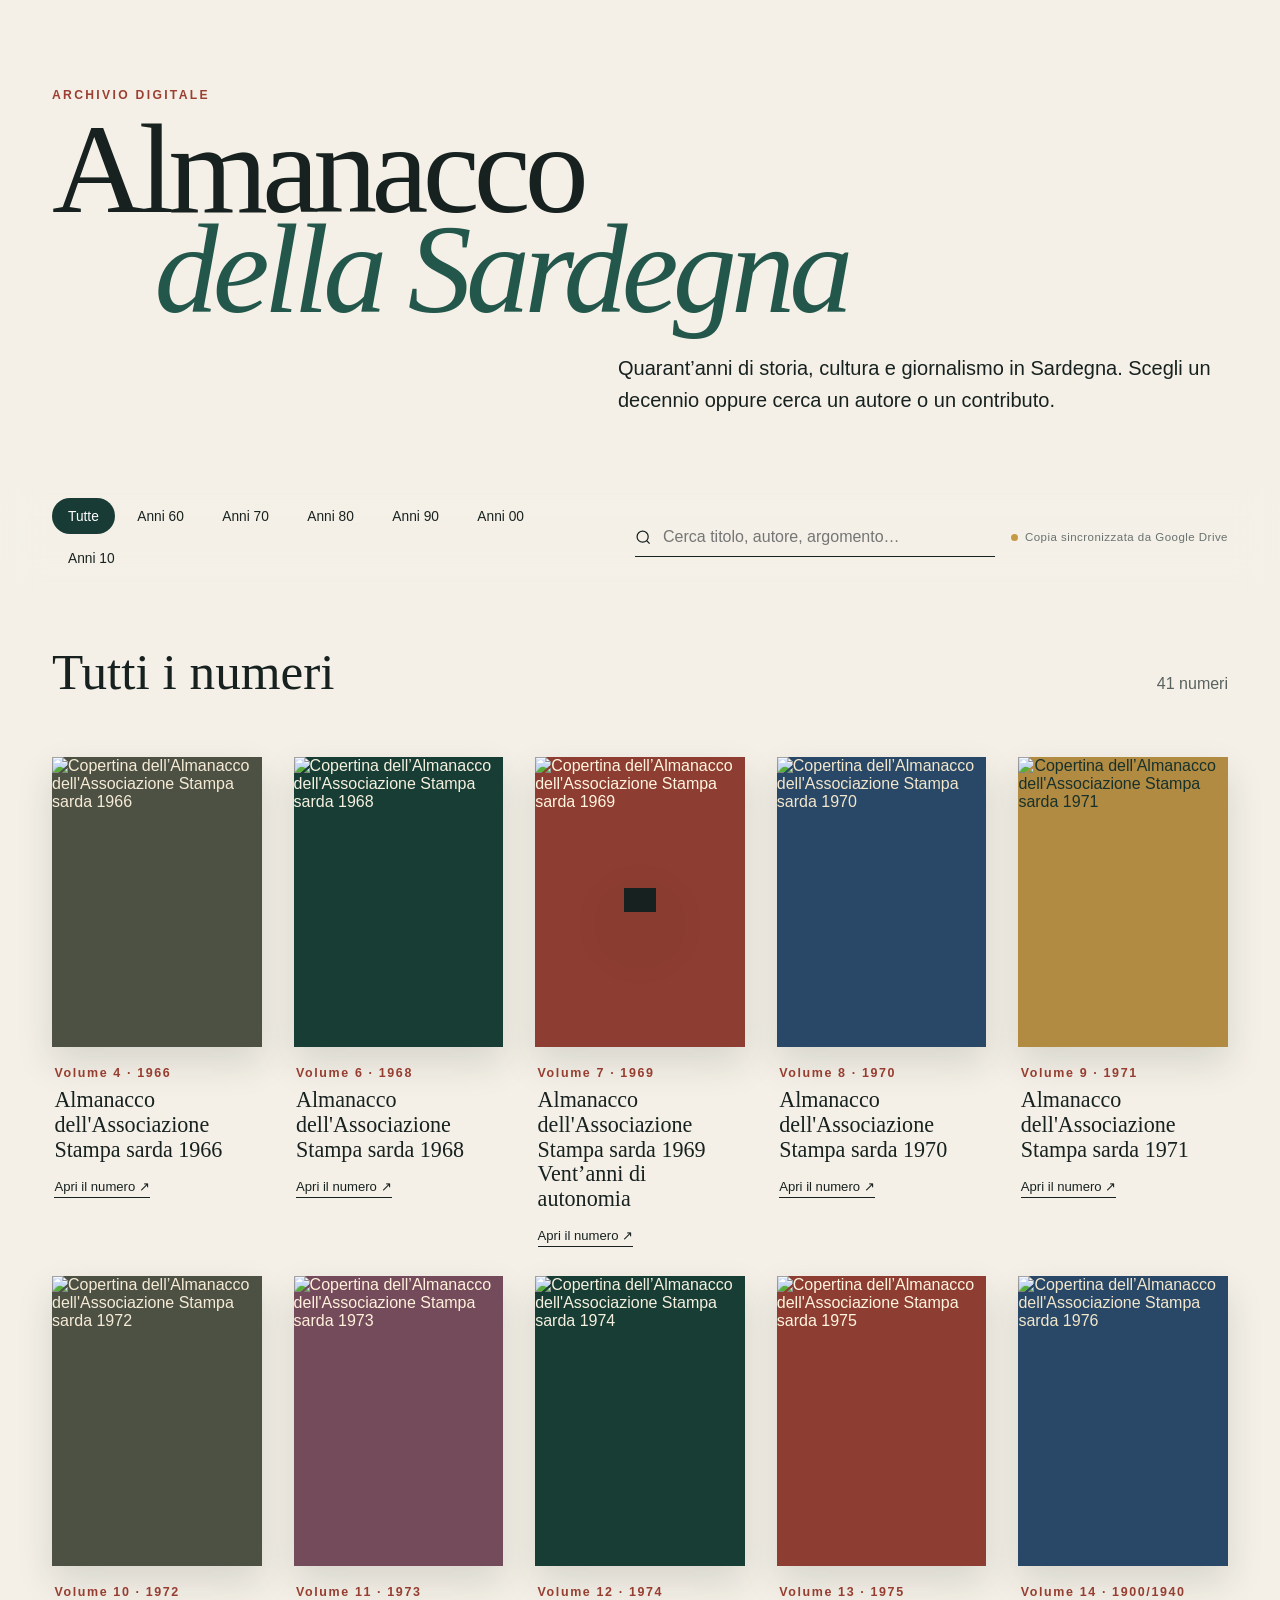
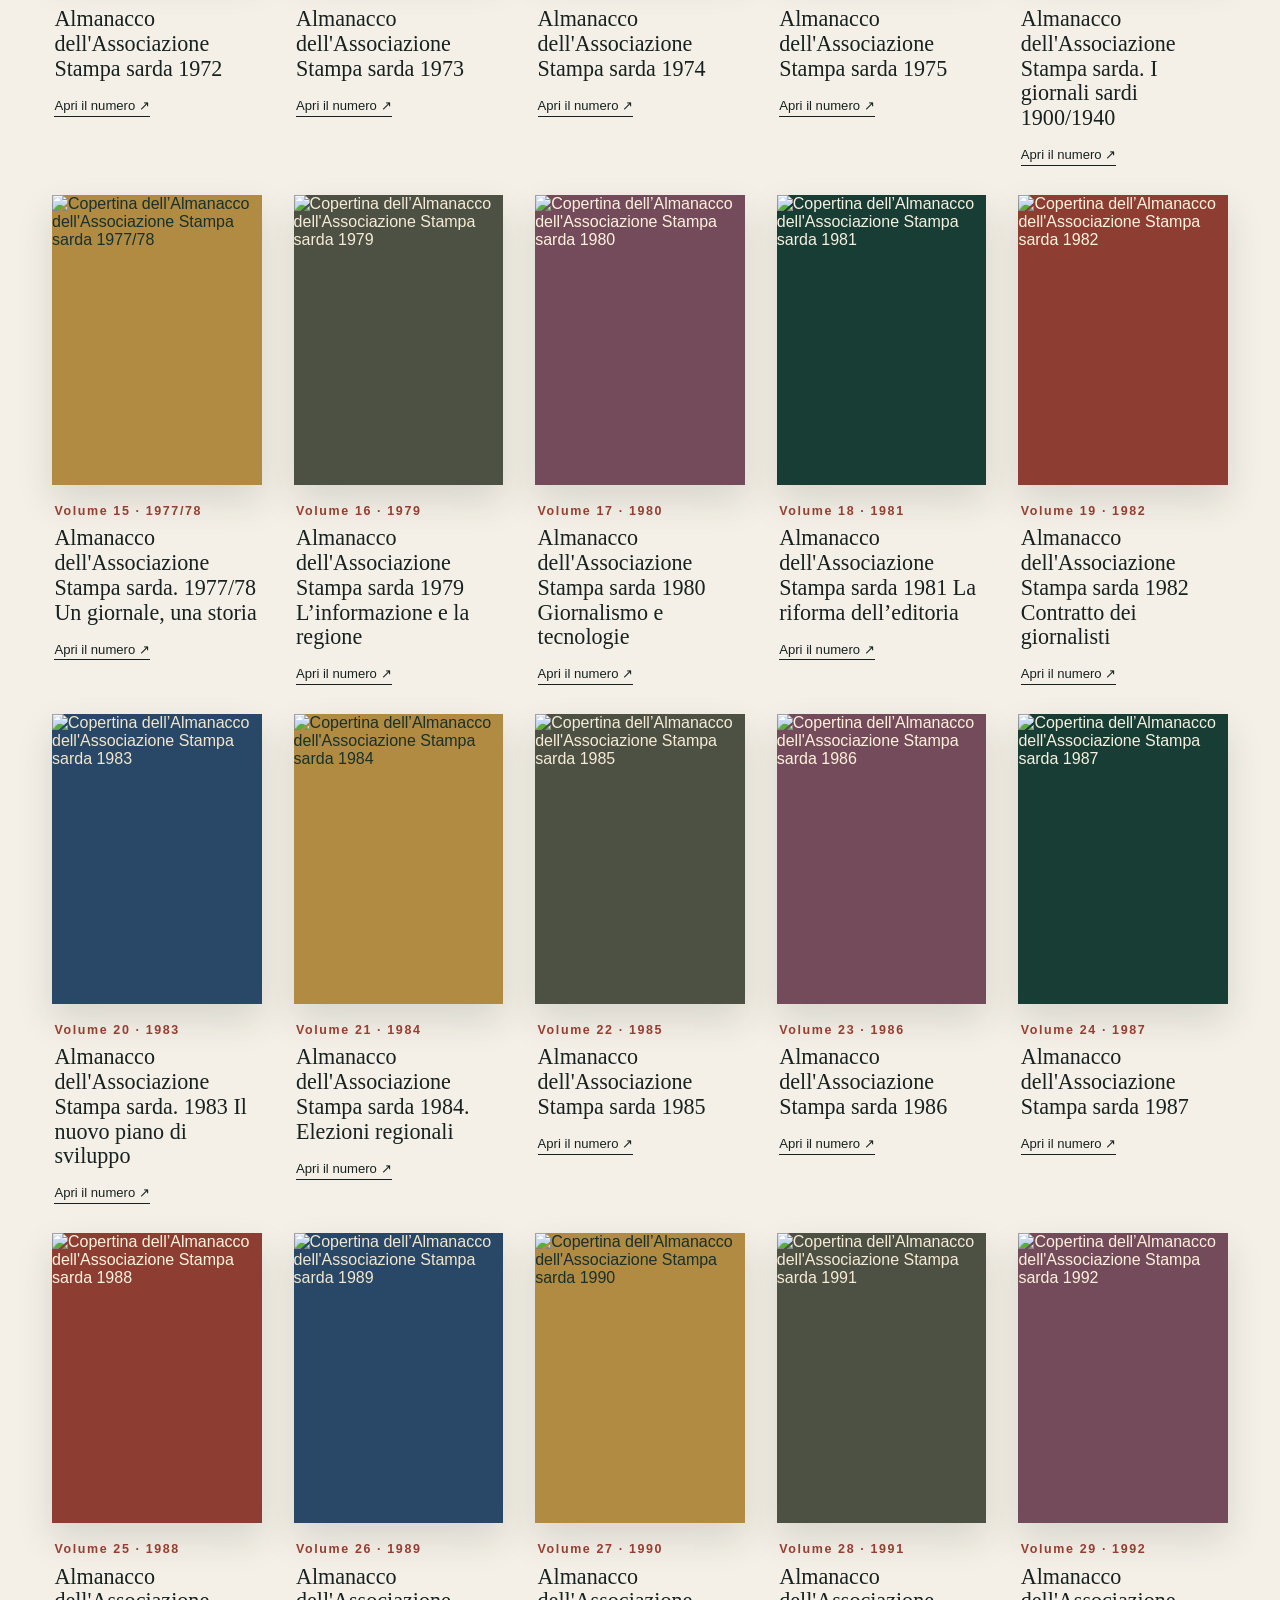
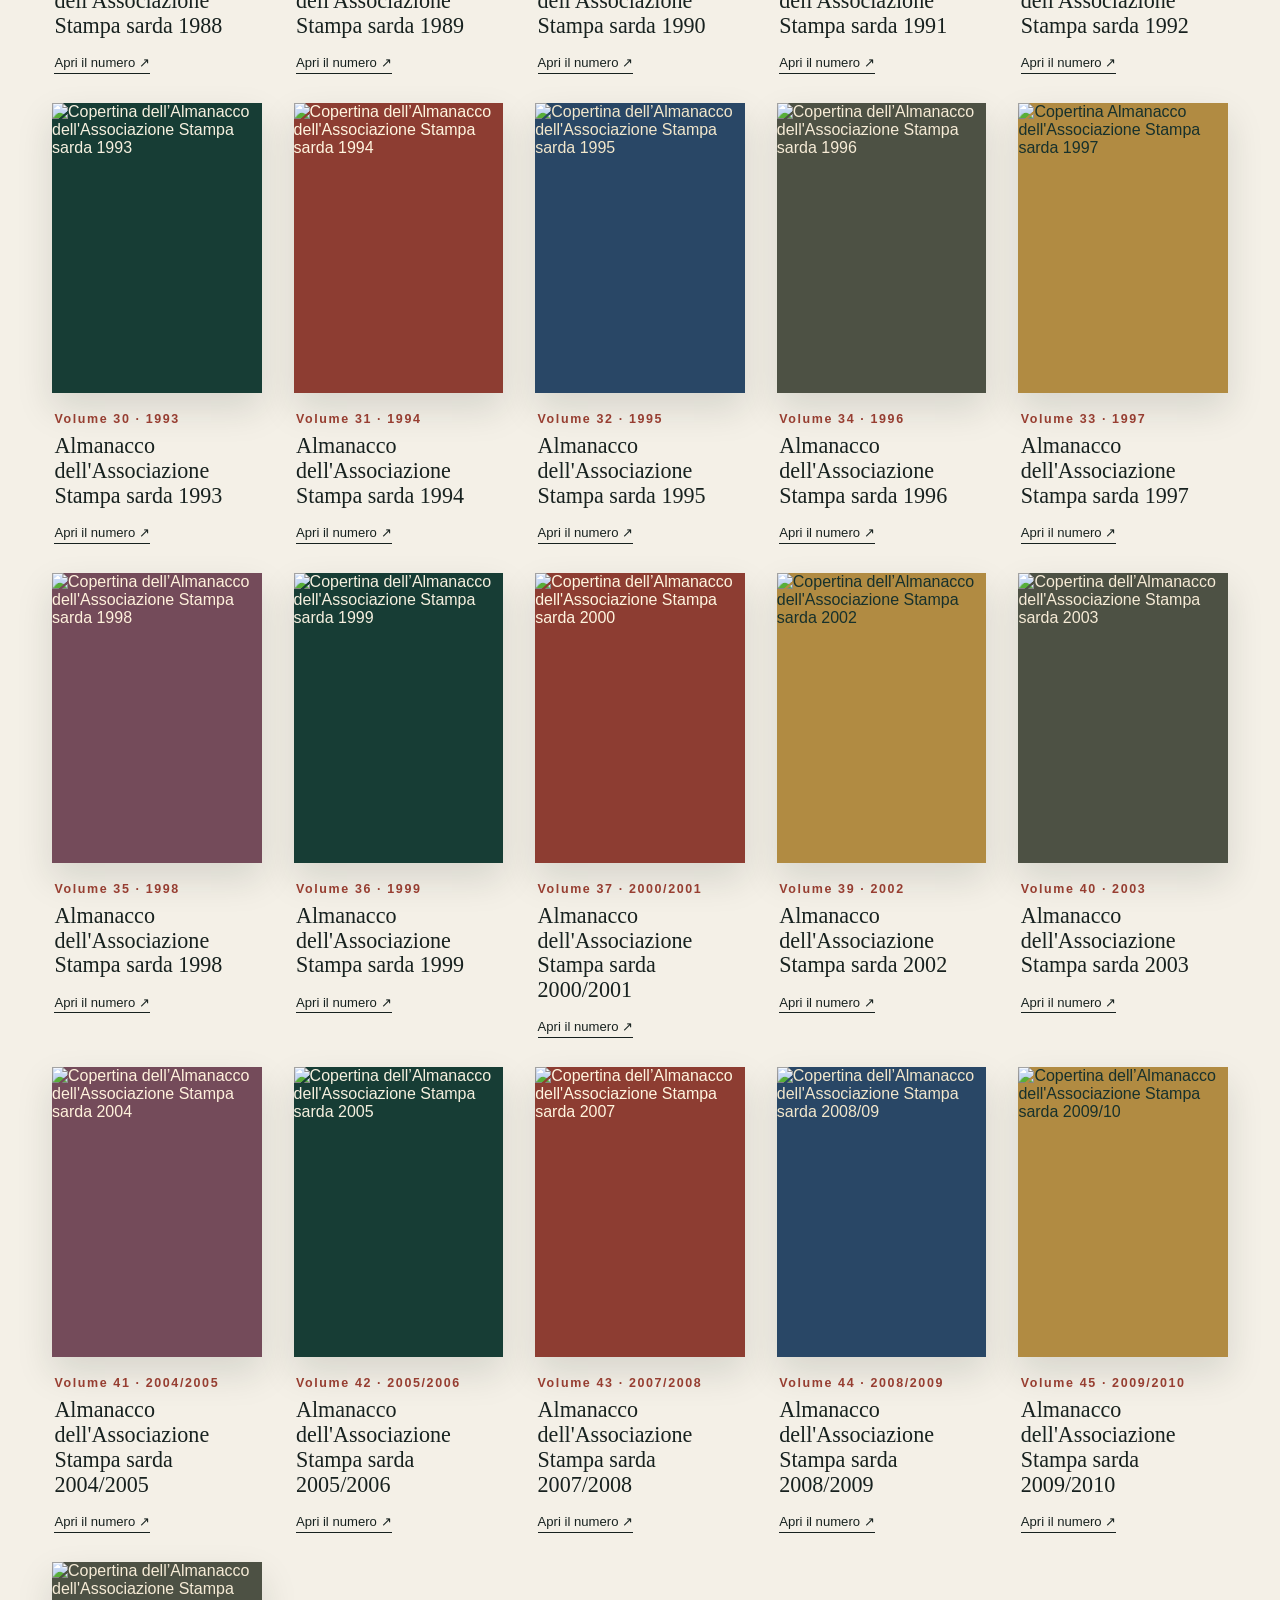
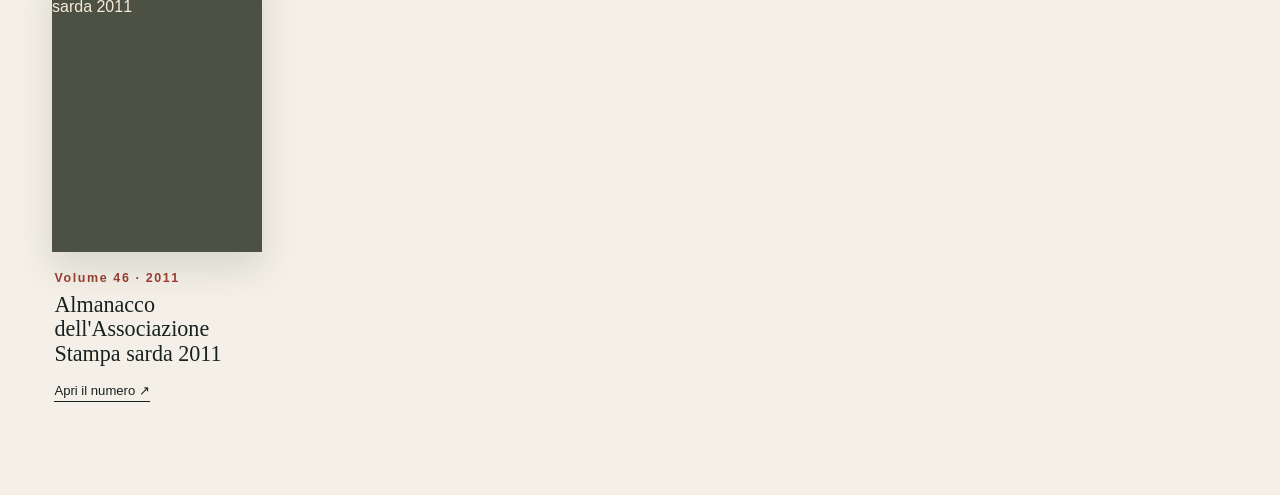
==== index.html @ 8a1ee48d "Update title and description in index.html" ====
<!doctype html>
<html lang="it">
<head>
  <meta charset="utf-8">
  <meta name="viewport" content="width=device-width, initial-scale=1">
  <meta name="color-scheme" content="light">
  <meta name="theme-color" content="#183c35">
  <title>Almanacco della Sardegna. Il catalogo digitale</title>
  <meta name="description" content="Sfoglia il catalogo digitale dell’Almanacco della Sardegna per decennio e consulta gli indici dei volumi.">
  <!-- Aggiornare il valore dopo ?v= quando si modifica il CSS, per evitare la cache. -->
  <link rel="stylesheet" href="assets/styles.css?v=20260928-1">
  <script src="assets/config.js?v=20260927-1" defer></script>
  <script src="assets/app.js?v=20260927-1" defer></script>
  <script type="module" src="assets/pdf-reader.js?v=20260927-1"></script>
</head>
<body>
  <a class="skip-link" href="#catalogo">Vai al catalogo</a>
  <main>
    <header class="hero">
      <div class="hero__eyebrow">Archivio digitale</div>
      <h1>Almanacco<br><span>della Sardegna</span></h1>
      <p>Quarant’anni di storia, cultura e giornalismo in Sardegna. Scegli un decennio oppure cerca un autore o un contributo.</p>
      <div class="hero__rule" aria-hidden="true"><span></span></div>
    </header>

    <section class="controls" aria-label="Filtri del catalogo">
      <div class="decades" id="decades" role="group" aria-label="Filtra per decennio"></div>
      <label class="search">
        <span class="sr-only">Cerca nel catalogo</span>
        <svg aria-hidden="true" viewBox="0 0 24 24"><path d="m21 21-4.35-4.35m2.35-5.65a8 8 0 1 1-16 0 8 8 0 0 1 16 0Z"/></svg>
        <input id="search" type="search" placeholder="Cerca titolo, autore, argomento…" autocomplete="off">
      </label>
      <div class="data-source" id="data-source" aria-live="polite">Caricamento dati…</div>
    </section>

    <section class="catalog" id="catalogo" aria-live="polite" aria-busy="true">
      <div class="catalog__meta">
        <h2 id="catalog-title">Tutti i numeri</h2>
        <p id="result-count"></p>
      </div>
      <div class="grid" id="grid"></div>
      <div class="empty" id="empty" hidden>
        <p>Nessun numero corrisponde alla ricerca.</p>
        <button type="button" id="reset">Azzera i filtri</button>
      </div>
    </section>
  </main>

  <dialog class="volume-dialog" id="volume-dialog" aria-labelledby="dialog-title">
    <button class="dialog-close" type="button" data-close aria-label="Chiudi il dettaglio">×</button>
    <div class="volume" id="volume-card">
      <section class="volume__front" aria-label="Copertina del numero">
        <div class="modal-cover" id="modal-cover"></div>
        <div class="front-copy">
          <p class="kicker" id="dialog-volume"></p>
          <h2 id="dialog-title"></h2>
          <p id="dialog-meta"></p>
          <button class="flip-button" type="button" data-flip>
            <span>Scopri i contenuti</span><span aria-hidden="true">→</span>
          </button>
        </div>
      </section>
      <section class="volume__back" aria-label="Indice del volume">
        <div class="back-head">
          <div>
            <p class="kicker">Indice del volume</p>
            <h2 id="back-title"></h2>
          </div>
          <button class="flip-button flip-button--light" type="button" data-flip aria-label="Torna alla copertina">← Copertina</button>
        </div>
        <div class="contents" id="dialog-contents"></div>
        <div class="pdf-panel">
          <div>
            <strong>Consulta il numero completo</strong>
            <span id="pdf-status">PDF non ancora disponibile</span>
          </div>
          <div class="pdf-actions">
            <a class="pdf-button" id="pdf-link" href="#" aria-disabled="true">Leggi il PDF <span aria-hidden="true">▣</span></a>
            <a class="pdf-button pdf-button--secondary" id="zenodo-link" href="#" target="_blank" rel="noopener" hidden>Copia ufficiale su Zenodo <span aria-hidden="true">↗</span></a>
          </div>
        </div>
      </section>
    </div>
  </dialog>

  <dialog class="pdf-reader" id="pdf-reader" aria-labelledby="pdf-reader-title">
    <div class="pdf-reader__bar">
      <strong class="pdf-reader__title" id="pdf-reader-title">Lettura PDF</strong>
      <span class="pdf-reader__status" id="pdf-reader-status" aria-live="polite">Pagina 1 / 1</span>
      <div class="pdf-reader__controls" aria-label="Controlli del PDF">
        <button class="pdf-reader__button" id="pdf-prev" type="button" aria-label="Pagina precedente">←</button>
        <button class="pdf-reader__button" id="pdf-next" type="button" aria-label="Pagina successiva">→</button>
        <button class="pdf-reader__button" id="pdf-zoom-out" type="button" aria-label="Riduci">−</button>
        <button class="pdf-reader__button" id="pdf-zoom-in" type="button" aria-label="Ingrandisci">+</button>
        <button class="pdf-reader__button" id="pdf-fit" type="button">Adatta</button>
        <button class="pdf-reader__button" id="pdf-fullscreen" type="button" aria-label="Schermo intero">⛶</button>
        <button class="pdf-reader__button" id="pdf-close" type="button" aria-label="Chiudi">×</button>
      </div>
    </div>
    <div class="pdf-reader__stage" id="pdf-reader-stage">
      <canvas class="pdf-reader__canvas" id="pdf-canvas"></canvas>
    </div>
  </dialog>

  <template id="card-template">
    <article class="issue-card">
      <button class="issue-card__button" type="button">
        <div class="cover"></div>
        <div class="issue-card__info">
          <span class="issue-card__year"></span>
          <h3 class="issue-card__title"></h3>
          <span class="issue-card__action">Apri il numero <span aria-hidden="true">↗</span></span>
        </div>
      </button>
    </article>
  </template>

  <div class="toast" id="toast" role="status" aria-live="polite"></div>
</body>
</html>
---- assets/styles.css ----
/* ========================================================================== 
   PERSONALIZZAZIONE RAPIDA
   Modifica soltanto i valori di questa sezione per cambiare l'aspetto generale.

   COLORI: usa codici esadecimali (#183c35), rgb/rgba oppure nomi CSS.
   SFONDO: "transparent" lascia vedere lo sfondo della pagina WordPress.
   FONT: puoi inserire qui anche un font già caricato dal tema WordPress.
   Esempio: --font-titoli: "Playfair Display", Georgia, serif;
   ========================================================================== */
:root {
  /* Testi e colori principali */
  --ink: #17211f;
  --forest: #183c35;
  --forest-2: #24574b;
  --gold: #c69a45;
  --red: #9c3f32;

  /* Sfondo della galleria incorporata in WordPress.
     Lascia "transparent" per vedere lo sfondo del sito ospitante. */
  --gallery-bg: transparent;

  /* Sfondo della scheda che si apre cliccando su una copertina.
     È separato dallo sfondo generale per mantenere leggibili i contenuti. */
  --paper: #f4f0e7;
  --paper-2: #e9e1d2;

  /* Barra filtri: usare transparent per integrarla nello sfondo WordPress.
     Per una barra opaca, provare per esempio rgba(244, 240, 231, .95). */
  --controls-bg: transparent;

  /* Bordi e ombre. Impostare --line: transparent per eliminare anche
     eventuali altri separatori sottili dell'interfaccia. */
  --line: rgba(23, 33, 31, .16);
  --shadow: 0 24px 64px rgba(20, 34, 30, .16);

  /* Famiglie tipografiche */
  --font-titoli: Georgia, "Times New Roman", serif;
  --font-testo: Arial, Helvetica, sans-serif;

  /* Dimensioni generali. Cambiare 16px per ingrandire/ridurre tutto il testo. */
  --dimensione-testo: 16px;

  /* Larghezza massima del contenuto e arrotondamento del lettore PDF */
  --larghezza-contenuto: 1240px;
  --raggio-lettore: 16px;

  /* Alias interni: non è necessario modificare queste due righe. */
  --serif: var(--font-titoli);
  --sans: var(--font-testo);
}

* { box-sizing: border-box; }
html { scroll-behavior: smooth; background: transparent; font-size: var(--dimensione-testo); }
body {
  margin: 0;
  color: var(--ink);
  /* Sfondo intenzionalmente trasparente: la galleria assume quello WordPress. */
  background: var(--gallery-bg);
  font-family: var(--sans);
  min-height: 100vh;
}
button, input { font: inherit; }
button, a { -webkit-tap-highlight-color: transparent; }
.skip-link { position: fixed; top: .75rem; left: .75rem; transform: translateY(-200%); z-index: 20; background: #fff; padding: .75rem 1rem; color: var(--ink); }
.skip-link:focus { transform: translateY(0); }
.sr-only { position: absolute; width: 1px; height: 1px; overflow: hidden; clip: rect(0,0,0,0); }

.hero { max-width: var(--larghezza-contenuto); margin: 0 auto; padding: 5.5rem 2rem 3rem; position: relative; }
.hero__eyebrow, .kicker { color: var(--red); text-transform: uppercase; letter-spacing: .19em; font-size: .76rem; font-weight: 600; }
.hero h1 { font: 400 clamp(3.7rem, 10vw, 8.7rem)/.78 var(--serif); letter-spacing: -.045em; margin: 1.15rem 0 2rem; max-width: 900px; }
.hero h1 span { color: var(--forest-2); font-style: italic; padding-left: clamp(1rem, 8vw, 7rem); }
.hero p { max-width: 610px; margin-left: auto; font-size: clamp(1rem, 2vw, 1.25rem); line-height: 1.62; }
/* Separatore decorativo sotto l'introduzione nascosto.
   Per ripristinarlo, sostituire "display: none" con "display: flex". */
.hero__rule { display: none; }

/* Le linee sopra e sotto i filtri sono rimosse con border: 0. */
.controls { position: sticky; top: 0; z-index: 8; display: flex; gap: 1rem; justify-content: space-between; align-items: center; padding: .85rem max(2rem, calc((100vw - var(--larghezza-contenuto))/2 + 2rem)); background: var(--controls-bg); border: 0; backdrop-filter: blur(18px); }
.decades { display: flex; flex-wrap: wrap; gap: .4rem; }
.decades button, .empty button { border: 0; border-radius: 999px; padding: .65rem 1rem; color: var(--ink); background: transparent; cursor: pointer; font-size: .86rem; }
.decades button:hover, .decades button:focus-visible { background: var(--paper-2); }
.decades button[aria-pressed="true"] { background: var(--forest); color: white; }
.search { display: flex; align-items: center; gap: .6rem; min-width: min(34vw, 360px); border-bottom: 1px solid var(--ink); padding: .55rem 0; }
.search svg { width: 18px; fill: none; stroke: currentColor; stroke-width: 1.8; }
.search input { width: 100%; border: 0; outline: 0; background: transparent; color: var(--ink); }
.data-source { flex: 0 0 auto; color: #68716e; font-size: .72rem; letter-spacing: .04em; }
.data-source::before { content: ""; display: inline-block; width: 7px; height: 7px; margin-right: .45rem; border-radius: 50%; background: var(--gold); }
.data-source.is-live::before { background: #37805f; box-shadow: 0 0 0 4px rgba(55,128,95,.12); }

.catalog { max-width: var(--larghezza-contenuto); margin: 0 auto; padding: 3.5rem 2rem 6rem; }
/* La linea sotto "Tutti i numeri" è rimossa con border: 0. */
.catalog__meta { display: flex; justify-content: space-between; align-items: baseline; margin-bottom: 2rem; border: 0; padding-bottom: 1rem; }
.catalog__meta h2 { font: 400 clamp(2rem, 4vw, 3.5rem)/1 var(--serif); margin: 0; }
.catalog__meta p { color: #59625f; }
.grid { display: grid; grid-template-columns: repeat(auto-fit, minmax(min(100%, 185px), 1fr)); gap: clamp(1rem, 2.5vw, 2.2rem); }
.issue-card { min-width: 0; }
.issue-card__button { width: 100%; border: 0; padding: 0; text-align: left; background: none; cursor: pointer; color: inherit; }
.cover, .modal-cover { position: relative; overflow: hidden; background: var(--cover-bg); color: var(--cover-fg, #fff); box-shadow: 0 16px 34px rgba(26,36,32,.13); }
.cover { aspect-ratio: 3 / 4.15; transition: transform .4s cubic-bezier(.2,.7,.2,1), box-shadow .4s; }
.issue-card__button:hover .cover, .issue-card__button:focus-visible .cover { transform: translateY(-8px) rotate(-.7deg); box-shadow: 0 24px 42px rgba(26,36,32,.22); }
.cover::before, .modal-cover::before { content: ""; position: absolute; inset: 0; opacity: .34; background: repeating-linear-gradient(115deg, transparent 0 22px, rgba(255,255,255,.08) 23px 24px); }
.cover::after, .modal-cover::after { content: "A\A S"; white-space: pre; position: absolute; top: 9%; right: 9%; font: 400 1rem/1 var(--serif); text-align: center; border: 1px solid currentColor; padding: .65rem .7rem; }
.cover img, .modal-cover img { position: absolute; inset: 0; width: 100%; height: 100%; object-fit: cover; }
.cover.has-image::before, .cover.has-image::after, .modal-cover.has-image::before, .modal-cover.has-image::after, .cover.has-image .cover-copy, .modal-cover.has-image .cover-copy { display: none; }
.cover-copy { position: absolute; inset: 0; display: flex; flex-direction: column; justify-content: flex-end; padding: 10%; z-index: 1; }
.cover-copy small { text-transform: uppercase; letter-spacing: .16em; font-weight: 600; }
.cover-copy strong { font: 400 clamp(2.5rem, 5vw, 4.5rem)/.9 var(--serif); margin-top: .6rem; }
.cover-copy span { border-top: 1px solid currentColor; padding-top: .75rem; margin-top: .9rem; font-size: .72rem; }
.issue-card__info { padding: 1rem .15rem 0; }
.issue-card__year { color: var(--red); font-weight: 600; font-size: .78rem; letter-spacing: .13em; }
.issue-card__title { font: 400 1.38rem/1.12 var(--serif); margin: .45rem 0 .9rem; min-height: 3.1rem; }
.issue-card__action { font-size: .82rem; border-bottom: 1px solid currentColor; padding-bottom: .18rem; }
.empty { text-align: center; padding: 5rem 1rem; }
.empty button { background: var(--forest); color: #fff; }

.volume-dialog { width: min(1100px, calc(100% - 2rem)); height: min(760px, calc(100vh - 3rem)); max-height: calc(100vh - 3rem); padding: 0; border: 0; background: transparent; overflow: hidden; }
.volume-dialog::backdrop { background: rgba(15, 25, 22, .78); backdrop-filter: blur(8px); }
.dialog-close { position: absolute; right: 12px; top: 12px; z-index: 5; width: 42px; height: 42px; border-radius: 50%; border: 0; color: var(--forest); background: #fff; box-shadow: 0 8px 24px rgba(0,0,0,.22); font-size: 1.7rem; line-height: 1; cursor: pointer; }
.volume { display: grid; width: 100%; height: 100%; min-height: 0; perspective: 1700px; }
.volume__front, .volume__back { grid-area: 1/1; min-width: 0; min-height: 0; backface-visibility: hidden; transition: transform .7s cubic-bezier(.2,.7,.2,1); box-shadow: var(--shadow); }
.volume__front { display: grid; grid-template-columns: minmax(280px, .82fr) 1.18fr; background: var(--paper); transform: rotateY(0); }
.volume__back { display: flex; flex-direction: column; background: var(--forest); color: #fff; transform: rotateY(180deg); padding: clamp(1.4rem, 4vw, 3.5rem); overflow: hidden; }
.volume.is-flipped .volume__front { transform: rotateY(-180deg); }
.volume.is-flipped .volume__back { transform: rotateY(0); }
.modal-cover { min-height: 100%; }
.front-copy { padding: clamp(2rem, 7vw, 6rem); align-self: center; }
.front-copy h2, .back-head h2 { font: 400 clamp(2.4rem, 5vw, 5.2rem)/.9 var(--serif); letter-spacing: -.025em; margin: .8rem 0 1.5rem; }
.front-copy > p:not(.kicker) { color: #5a625f; line-height: 1.6; }
.flip-button { display: inline-flex; gap: 1.4rem; align-items: center; justify-content: space-between; border: 0; margin-top: 2rem; background: var(--forest); color: #fff; padding: .95rem 1.2rem; cursor: pointer; }
.flip-button--light { margin: 0; flex: 0 0 auto; color: #fff; background: rgba(255,255,255,.11); }
.back-head { display: flex; justify-content: space-between; gap: 2rem; align-items: start; border-bottom: 1px solid rgba(255,255,255,.22); }
.back-head .kicker { color: #e8c374; }
.back-head h2 { font-size: clamp(2rem, 4vw, 4rem); margin-bottom: 1.2rem; }
.contents { flex: 1 1 0; min-height: 0; overflow-y: auto; overscroll-behavior: contain; padding: 1.1rem .7rem 1.1rem 0; scrollbar-color: var(--gold) transparent; }
.content-row { display: grid; grid-template-columns: 3.2rem minmax(0,1fr) auto; gap: 1rem; padding: .85rem 0; border-bottom: 1px solid rgba(255,255,255,.13); align-items: start; }
.content-row__n { color: #e8c374; font: 400 1.2rem var(--serif); }
.content-row strong { display: block; font-weight: 500; }
.content-row small { display: block; color: rgba(255,255,255,.64); margin-top: .25rem; }
.content-row__pages { color: rgba(255,255,255,.72); font-size: .78rem; white-space: nowrap; }
.pdf-panel { display: flex; justify-content: space-between; gap: 1.2rem; align-items: center; border-top: 1px solid rgba(255,255,255,.22); padding-top: 1.2rem; }
.pdf-panel strong, .pdf-panel span { display: block; }
.pdf-panel span { color: rgba(255,255,255,.62); font-size: .82rem; margin-top: .25rem; }
.pdf-actions { display: flex; flex-wrap: wrap; justify-content: flex-end; gap: .65rem; }
.pdf-button { background: #fff; color: var(--forest); padding: .9rem 1.1rem; text-decoration: none; white-space: nowrap; }
.pdf-button--secondary { color: #fff; background: transparent; border: 1px solid rgba(255,255,255,.48); }
.pdf-button[aria-disabled="true"] { opacity: .38; pointer-events: none; }
.pdf-reader { width: min(1180px, 96vw); height: min(94vh, 980px); max-width: none; max-height: none; padding: 0; border: 0; border-radius: var(--raggio-lettore); color: #fff; background: #454b4f; box-shadow: 0 28px 80px rgba(0,0,0,.52); overflow: hidden; }
.pdf-reader::backdrop { background: rgba(12,18,20,.88); backdrop-filter: blur(4px); }
.pdf-reader__bar { min-height: 56px; padding: 0 12px 0 18px; display: flex; align-items: center; gap: 12px; border-bottom: 1px solid rgba(255,255,255,.08); background: #15191c; }
.pdf-reader__title { margin-right: auto; overflow: hidden; text-overflow: ellipsis; white-space: nowrap; font-size: .92rem; }
.pdf-reader__status { color: #e7edf0; white-space: nowrap; font-size: .82rem; }
.pdf-reader__controls { display: flex; align-items: center; gap: 7px; }
.pdf-reader__button { min-width: 35px; height: 35px; padding: 0 10px; border: 1px solid #667079; border-radius: 7px; color: #fff; background: #2c3439; cursor: pointer; }
.pdf-reader__button:hover, .pdf-reader__button:focus-visible { background: #3d484f; border-color: #a4afb6; outline: none; }
.pdf-reader__button:disabled { opacity: .38; cursor: default; }
.pdf-reader__stage { height: calc(100% - 56px); padding: 28px; display: grid; place-items: start center; overflow: auto; background: #454b4f; }
.pdf-reader__canvas { display: block; max-width: none; background: #fff; box-shadow: 0 8px 28px rgba(0,0,0,.5); }
.pdf-reader__message { align-self: center; max-width: 560px; padding: 22px 26px; border-radius: 10px; color: #202124; background: #fff; text-align: center; line-height: 1.5; }
.pdf-reader__message strong { display: block; margin-bottom: 7px; }
.toast { position: fixed; left: 50%; bottom: 1.5rem; z-index: 30; transform: translate(-50%, 150%); transition: transform .3s; background: var(--ink); color: #fff; padding: .75rem 1rem; box-shadow: var(--shadow); }
.toast.is-visible { transform: translate(-50%, 0); }

@media (max-width: 900px) {
  .controls { align-items: stretch; flex-direction: column; }
  .search { min-width: 100%; }
  .data-source { align-self: flex-end; }
  .volume__front { grid-template-columns: .9fr 1.1fr; }
}
@media (max-width: 650px) {
  .hero { padding-top: 3.5rem; }
  .hero h1 span { padding-left: 0; }
  .issue-card__title { font-size: 1.12rem; }
  .volume-dialog { width: calc(100% - 1rem); height: calc(100dvh - 1rem); max-height: calc(100dvh - 1rem); }
  .volume { height: 100%; min-height: 0; }
  .volume__front { grid-template-columns: 1fr; grid-template-rows: 46vh auto; overflow: auto; }
  .modal-cover { min-height: 46vh; }
  .front-copy { padding: 1.5rem; }
  .front-copy h2 { font-size: 2.35rem; }
  .volume__back { padding: 1.2rem; }
  .back-head { align-items: center; }
  .back-head h2 { font-size: 2rem; }
  .flip-button--light { font-size: .78rem; padding: .7rem; }
  .content-row { grid-template-columns: 2.2rem minmax(0,1fr); }
  .content-row__pages { grid-column: 2; }
  .pdf-panel { align-items: stretch; flex-direction: column; }
  .pdf-actions { justify-content: stretch; }
  .pdf-button { text-align: center; }
  .pdf-reader { width: 100vw; height: 100dvh; border-radius: 0; }
  .pdf-reader__bar { padding: 7px 8px; flex-wrap: wrap; }
  .pdf-reader__title { width: 100%; order: -1; }
  .pdf-reader__stage { height: calc(100% - 98px); padding: 14px; }
  .pdf-reader__status { font-size: .72rem; }
  .pdf-reader__button { padding: 0 8px; }
}
@media (prefers-reduced-motion: reduce) {
  *, *::before, *::after { scroll-behavior: auto !important; transition-duration: .01ms !important; animation-duration: .01ms !important; }
}
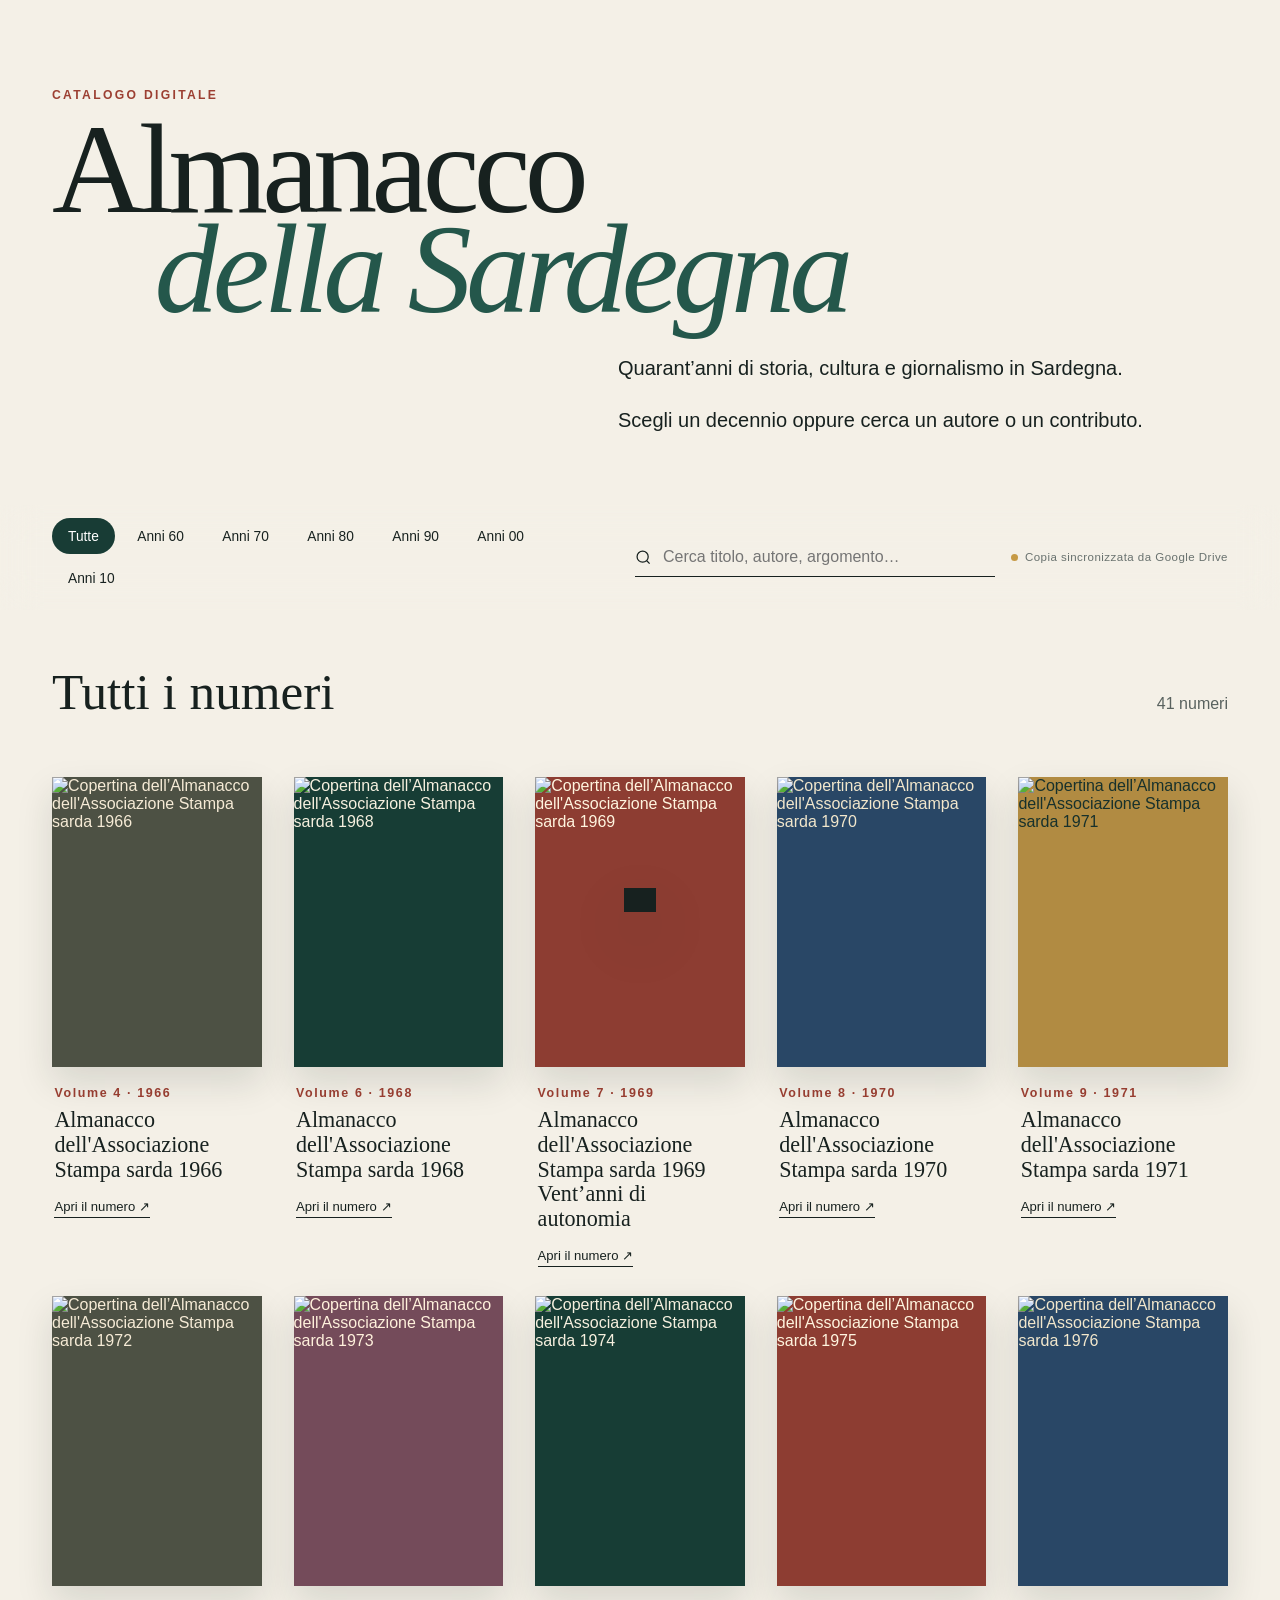
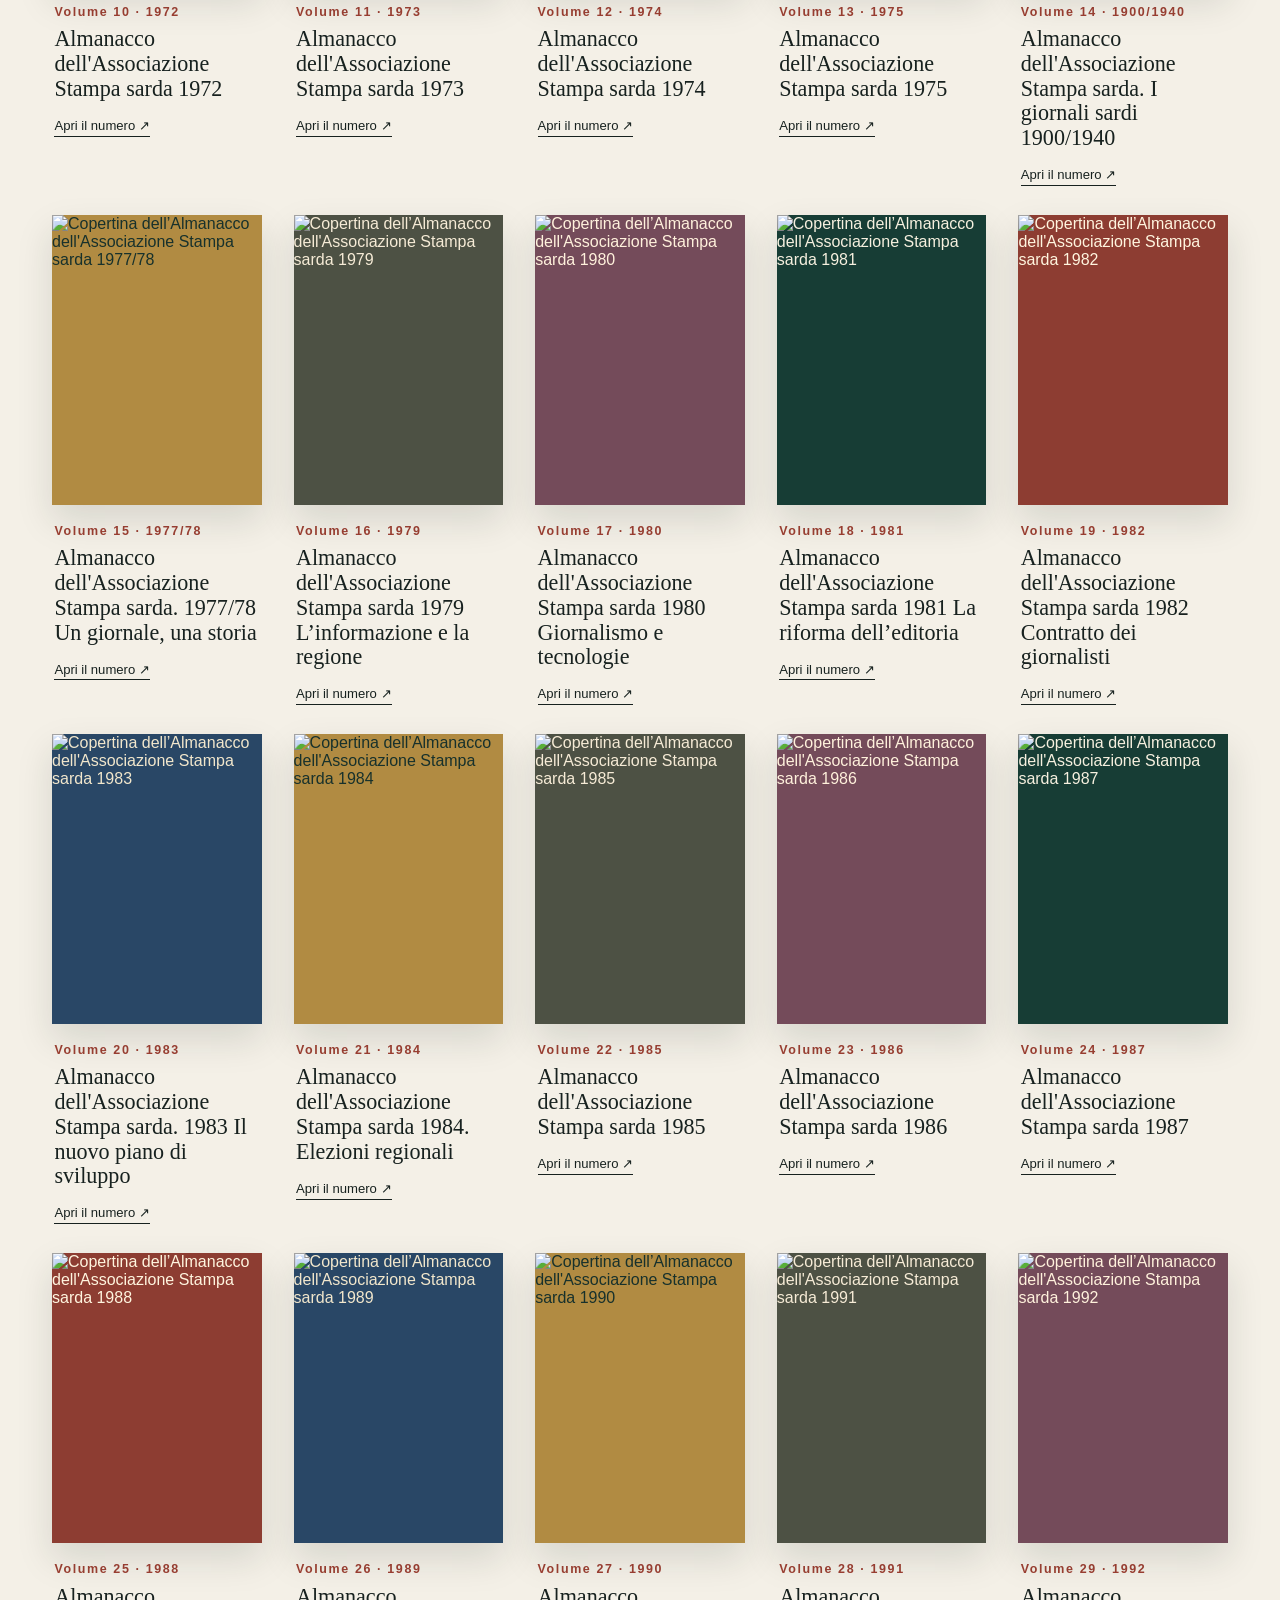
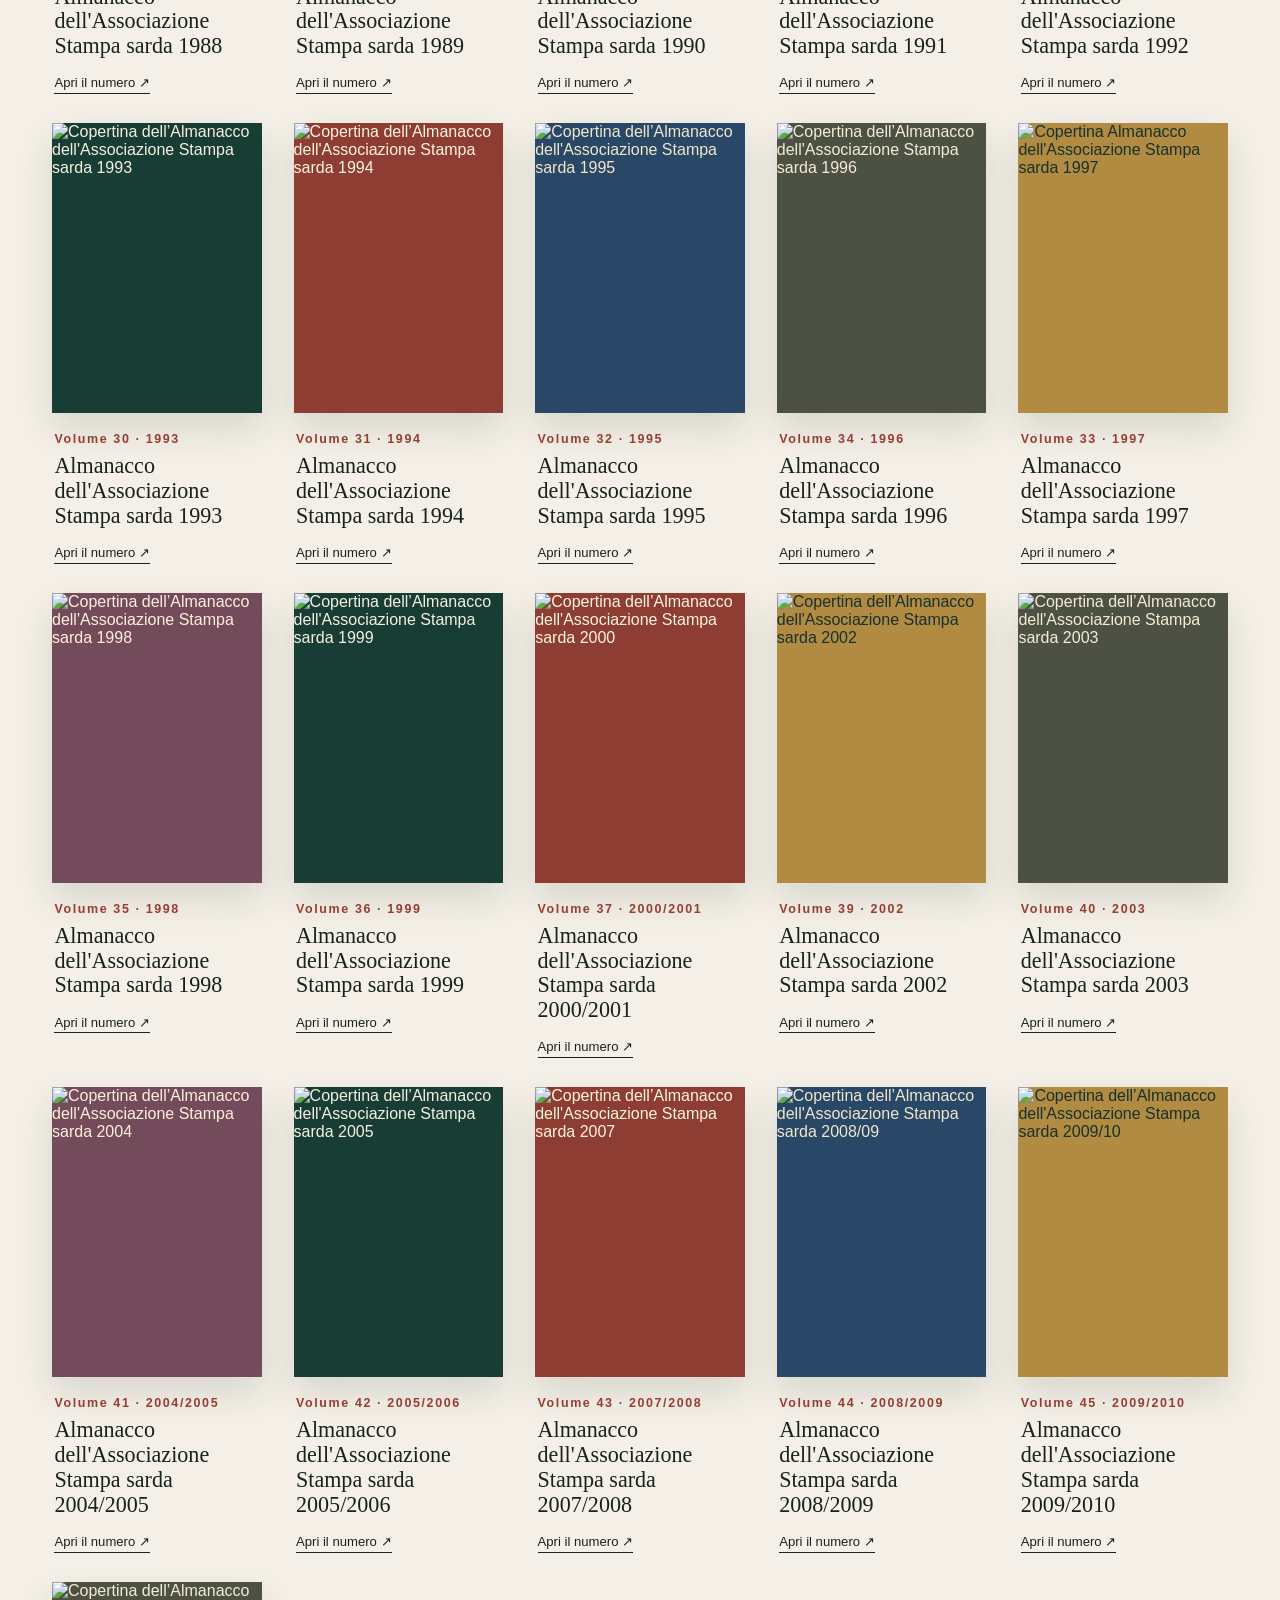
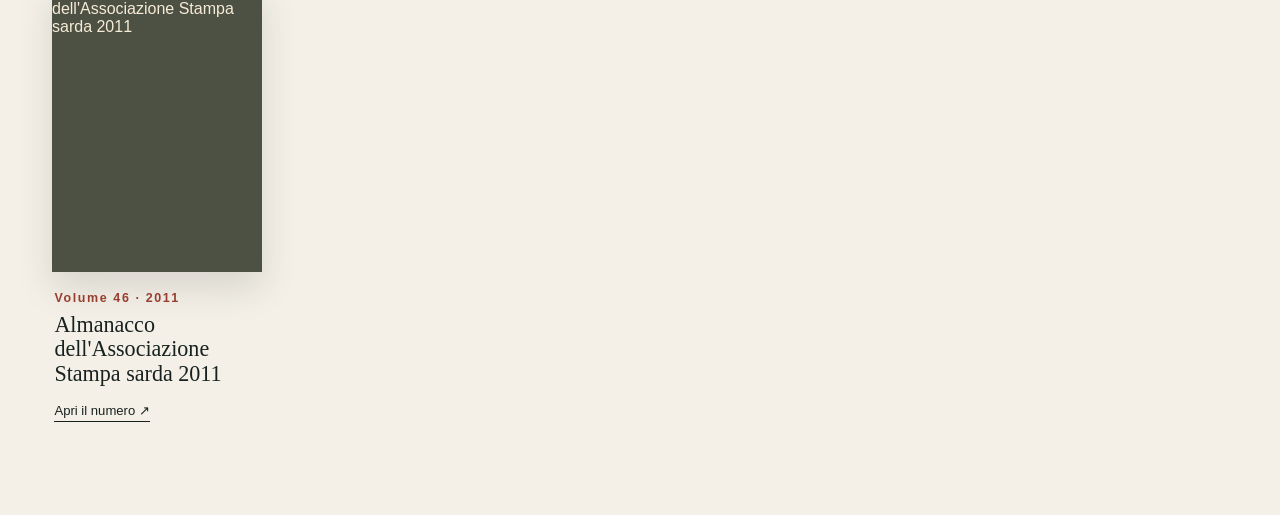
==== commit ba06139f: "Update hero section text in index.html" ====
--- a/index.html
+++ b/index.html
@@ -17,9 +17,10 @@
   <a class="skip-link" href="#catalogo">Vai al catalogo</a>
   <main>
     <header class="hero">
-      <div class="hero__eyebrow">Archivio digitale</div>
+      <div class="hero__eyebrow">Catalogo digitale</div>
       <h1>Almanacco<br><span>della Sardegna</span></h1>
-      <p>Quarant’anni di storia, cultura e giornalismo in Sardegna. Scegli un decennio oppure cerca un autore o un contributo.</p>
+      <p>Quarant’anni di storia, cultura e giornalismo in Sardegna.</p> 
+      <p>Scegli un decennio oppure cerca un autore o un contributo.</p>
       <div class="hero__rule" aria-hidden="true"><span></span></div>
     </header>
 
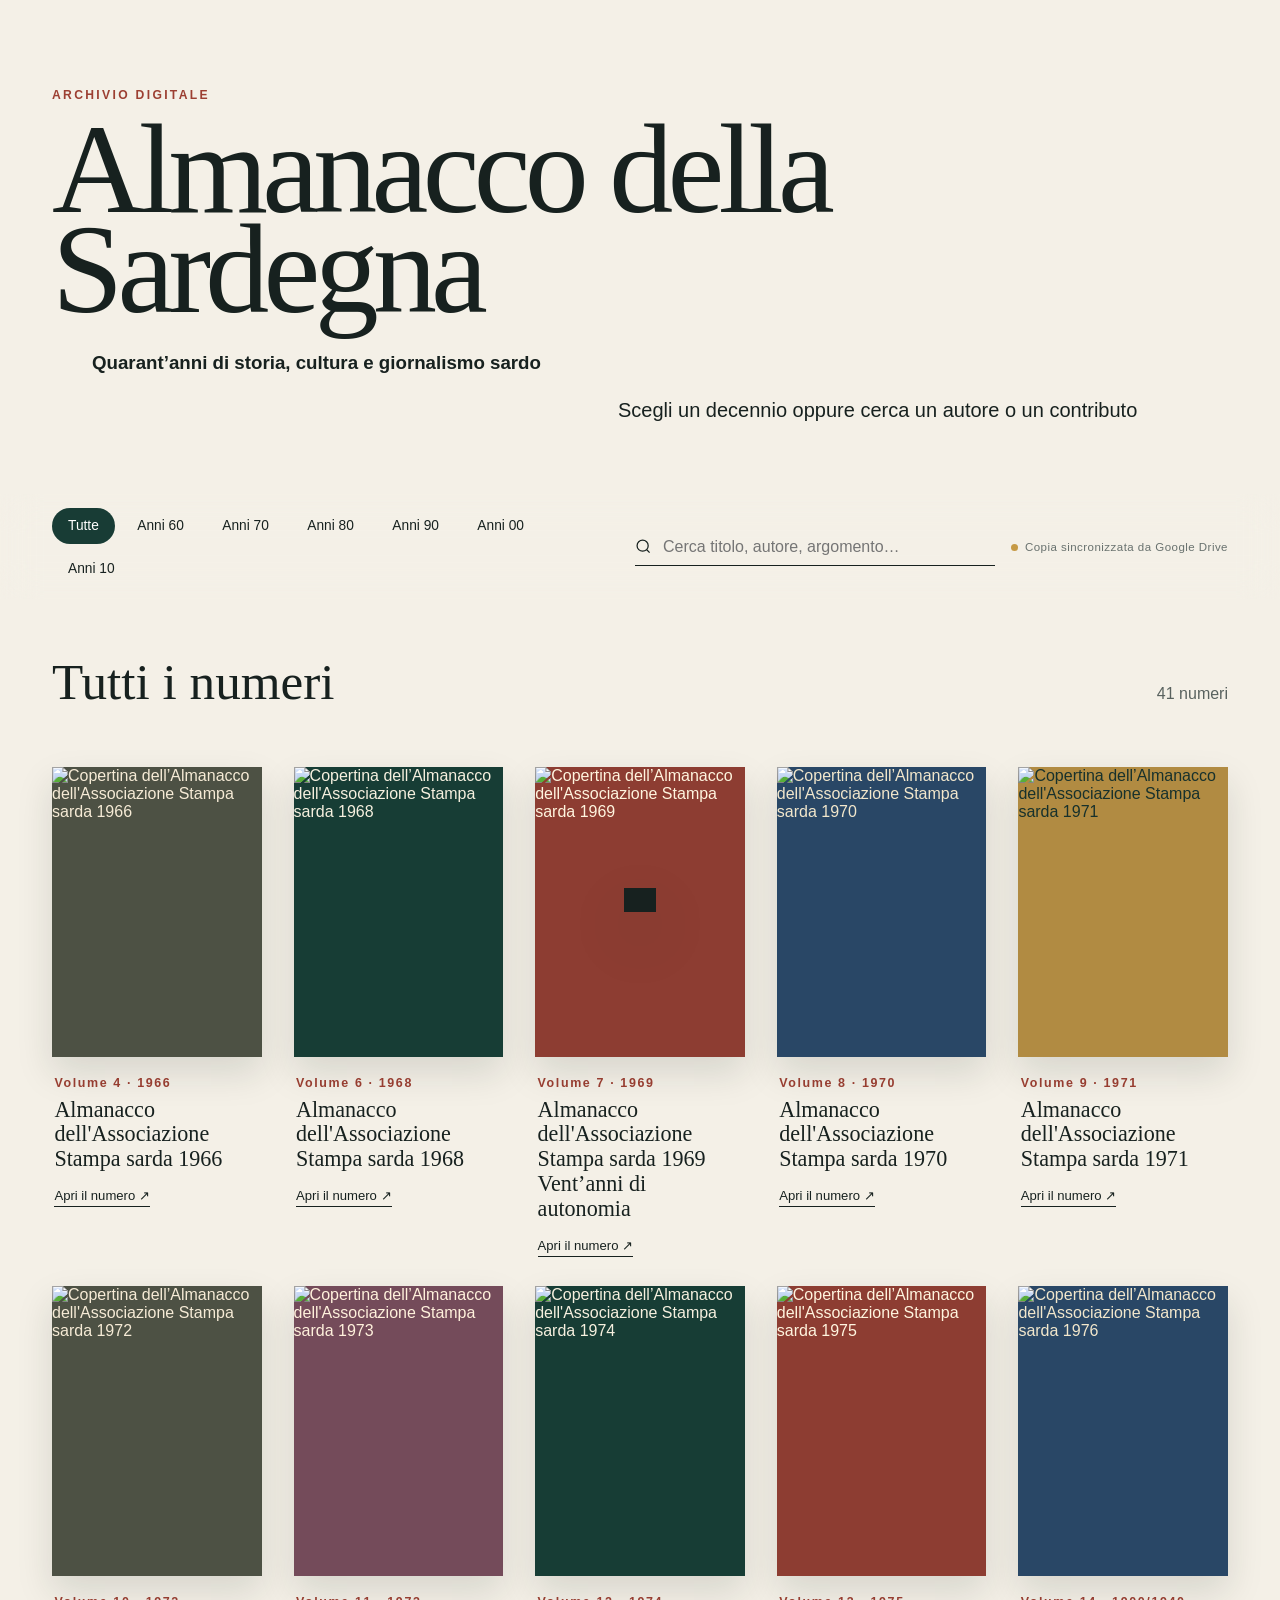
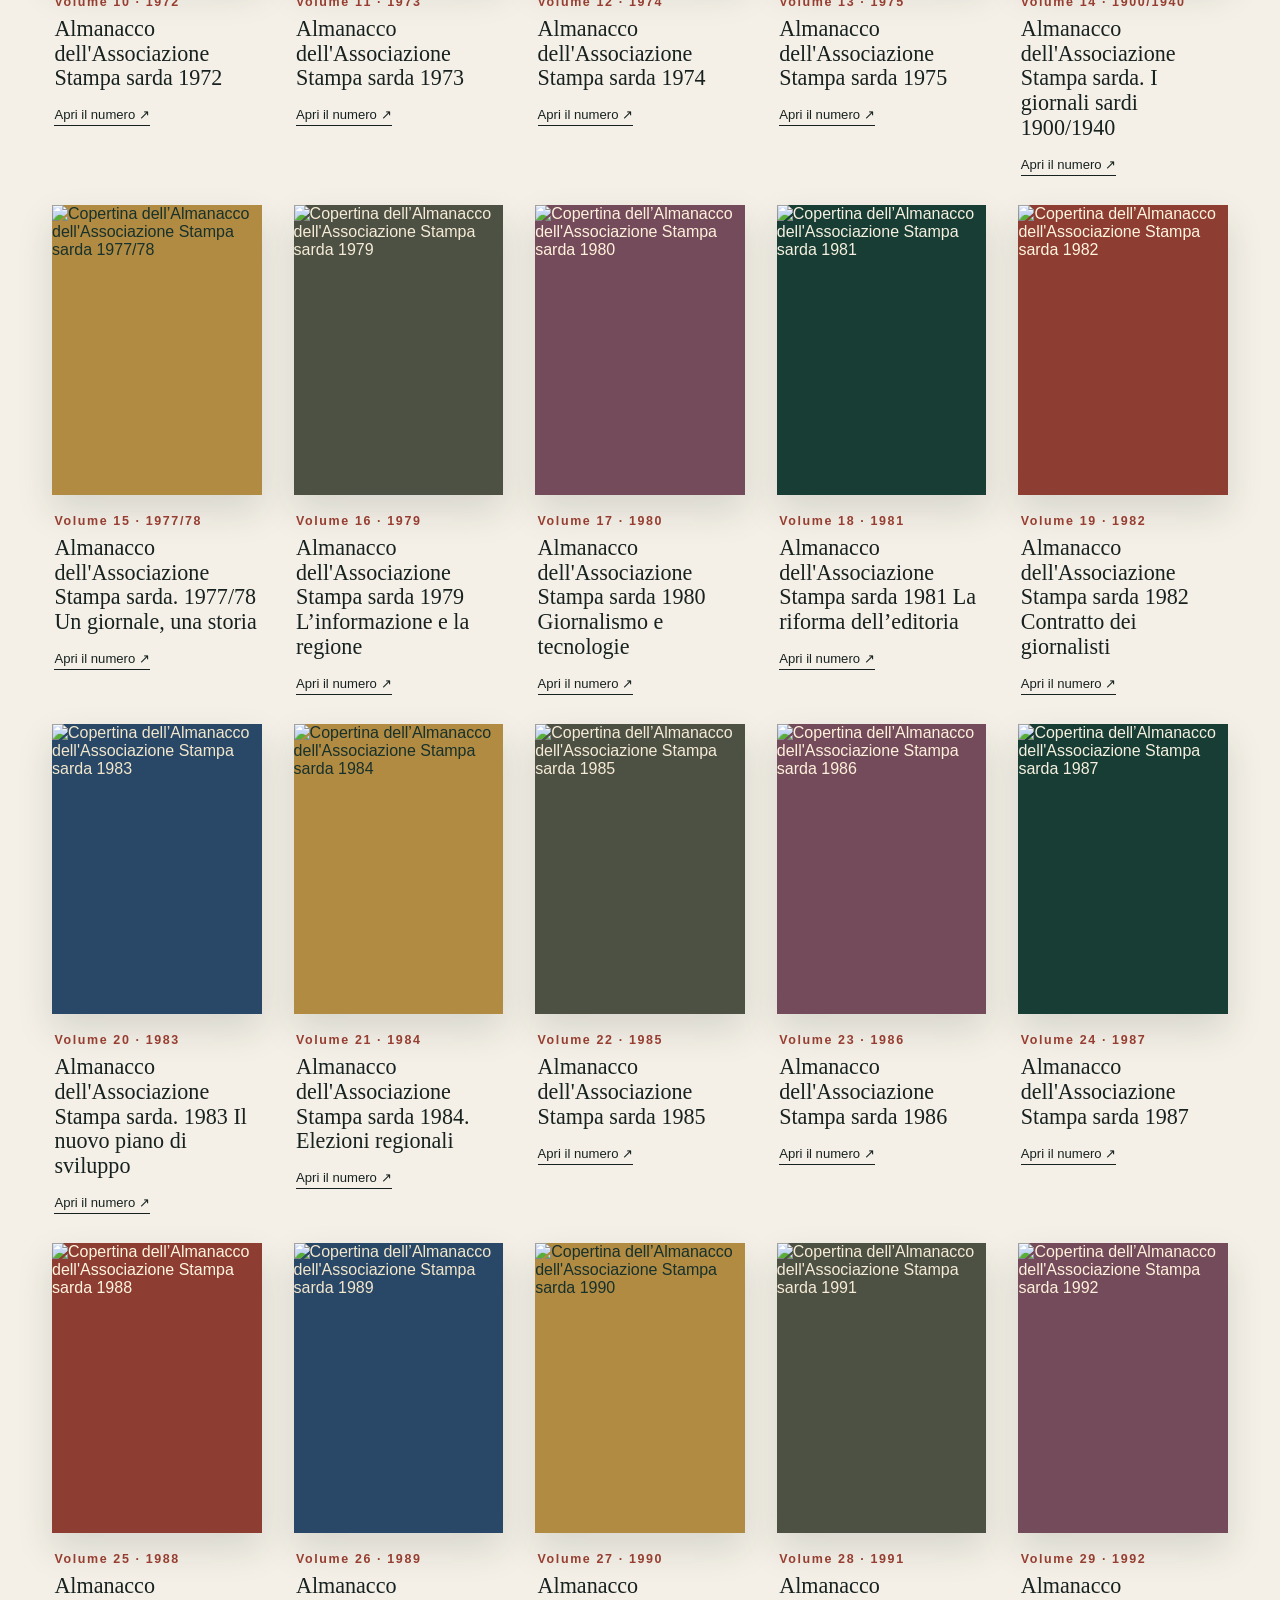
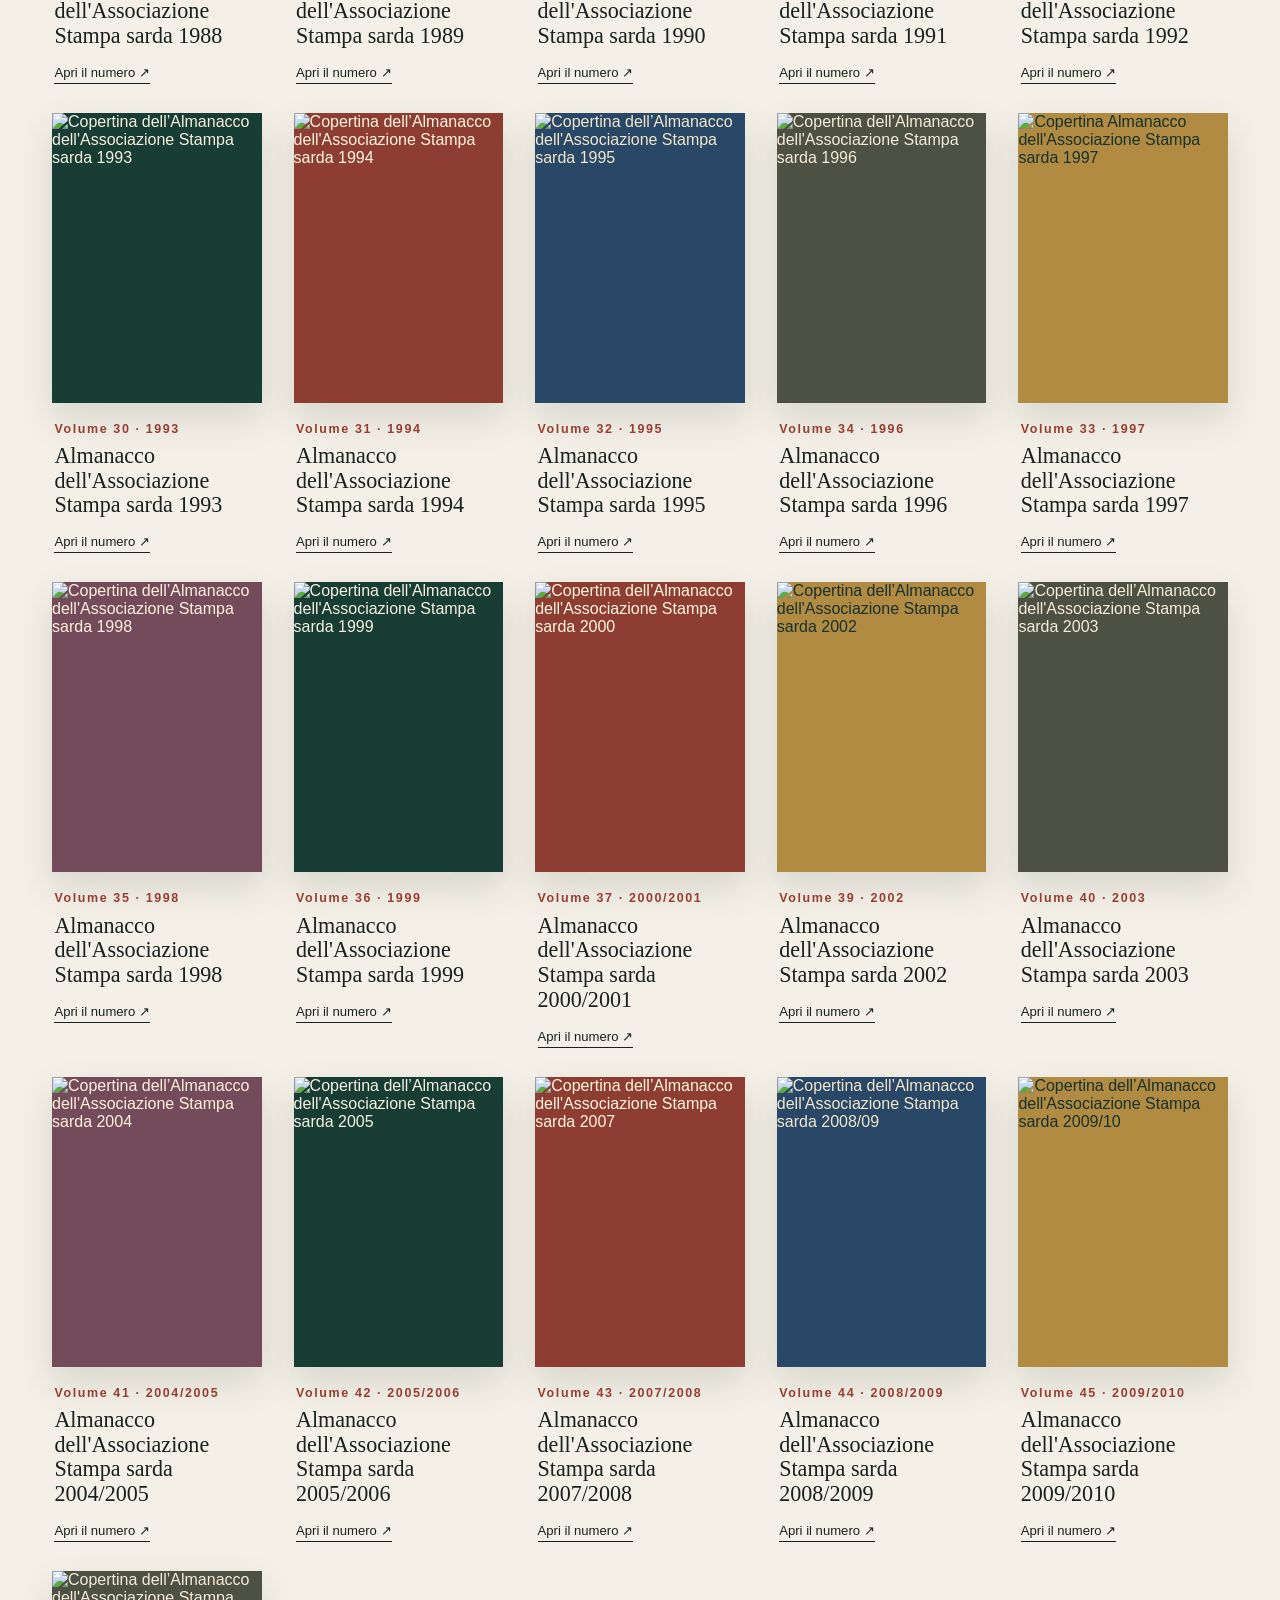
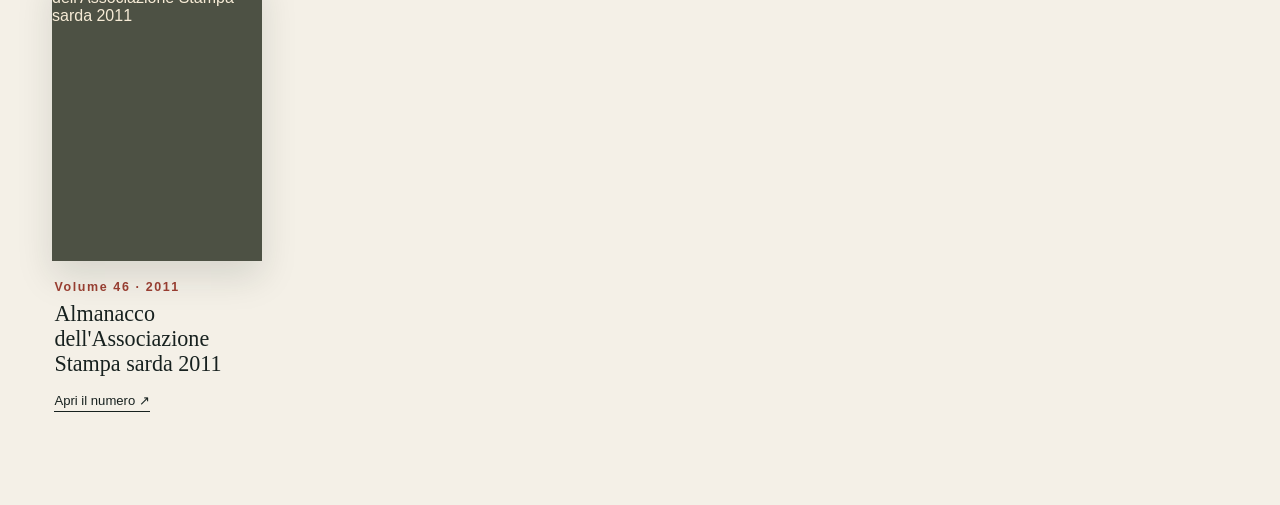
==== commit c1a62c8d: "Add files via upload" ====
--- a/index.html
+++ b/index.html
@@ -5,8 +5,8 @@
   <meta name="viewport" content="width=device-width, initial-scale=1">
   <meta name="color-scheme" content="light">
   <meta name="theme-color" content="#183c35">
-  <title>Almanacco della Sardegna. Il catalogo digitale</title>
-  <meta name="description" content="Sfoglia il catalogo digitale dell’Almanacco della Sardegna per decennio e consulta gli indici dei volumi.">
+  <title>Archivio Almanacco della Sardegna</title>
+  <meta name="description" content="Sfoglia l’archivio digitale dell’Almanacco della Sardegna per decennio e consulta gli indici dei volumi.">
   <!-- Aggiornare il valore dopo ?v= quando si modifica il CSS, per evitare la cache. -->
   <link rel="stylesheet" href="assets/styles.css?v=20260928-1">
   <script src="assets/config.js?v=20260927-1" defer></script>
@@ -17,11 +17,12 @@
   <a class="skip-link" href="#catalogo">Vai al catalogo</a>
   <main>
     <header class="hero">
-      <div class="hero__eyebrow">Catalogo digitale</div>
-      <h1>Almanacco<br><span>della Sardegna</span></h1>
-      <p>Quarant’anni di storia, cultura e giornalismo in Sardegna.</p> 
-      <p>Scegli un decennio oppure cerca un autore o un contributo.</p>
-      <div class="hero__rule" aria-hidden="true"><span></span></div>
+      <div class="hero__eyebrow">Archivio digitale</div>
+      <h1>Almanacco della Sardegna</h1>
+<blockquote>
+<h3>Quarant&rsquo;anni di storia, cultura e giornalismo sardo</h3>
+</blockquote>
+<p>Scegli un decennio oppure cerca un autore o un contributo</p>
     </header>
 
     <section class="controls" aria-label="Filtri del catalogo">
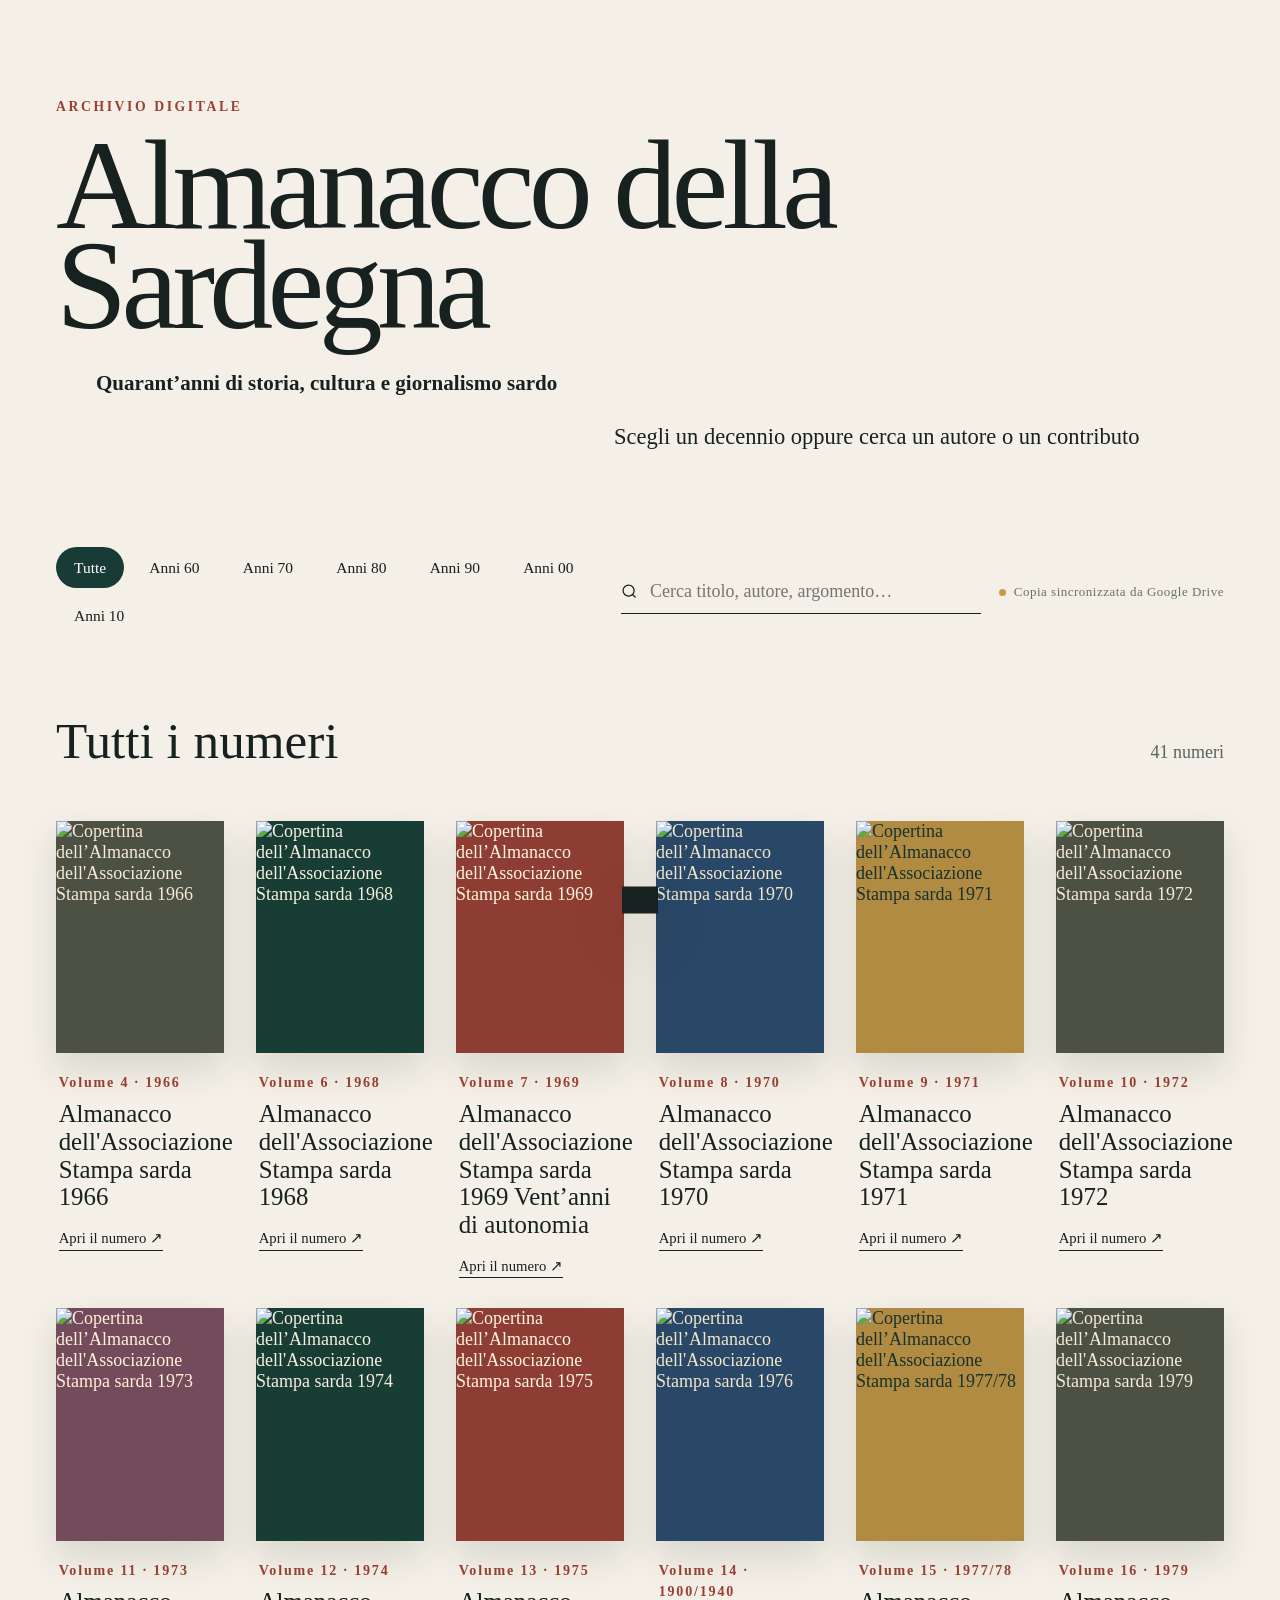
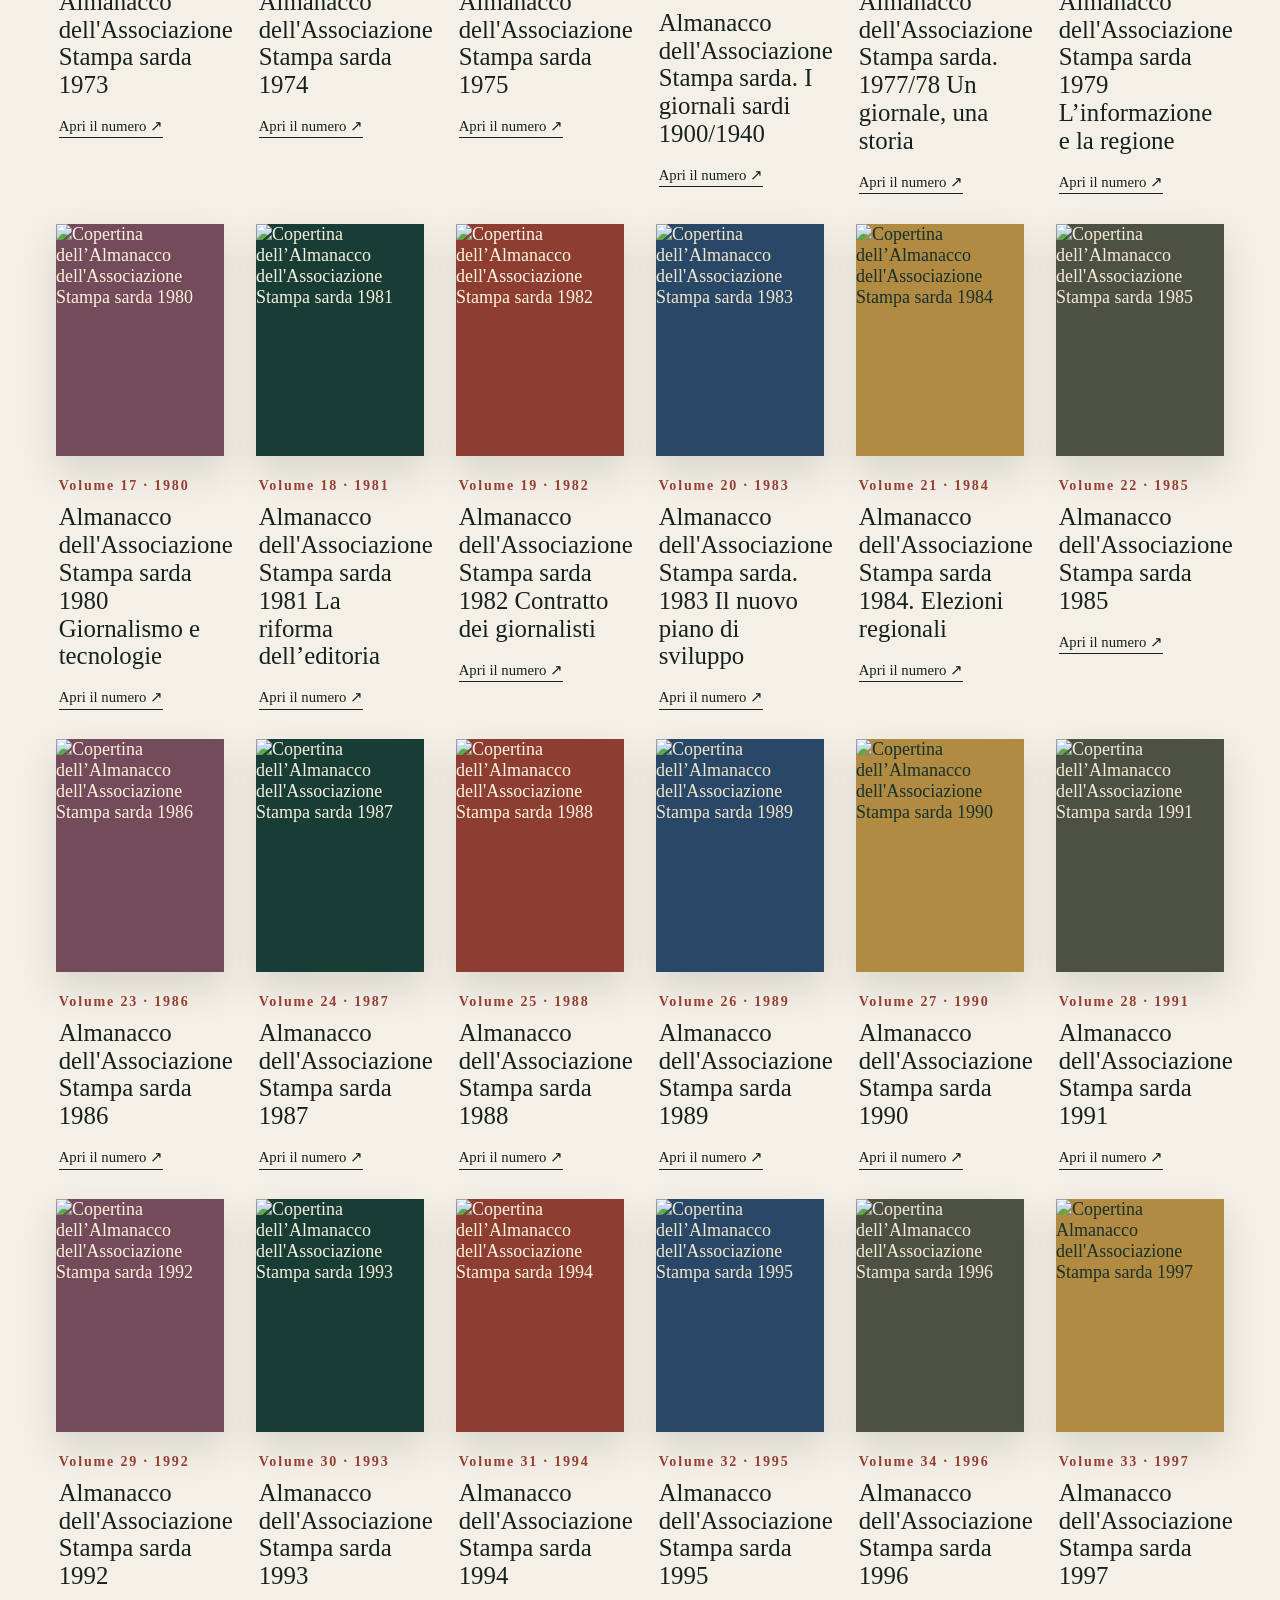
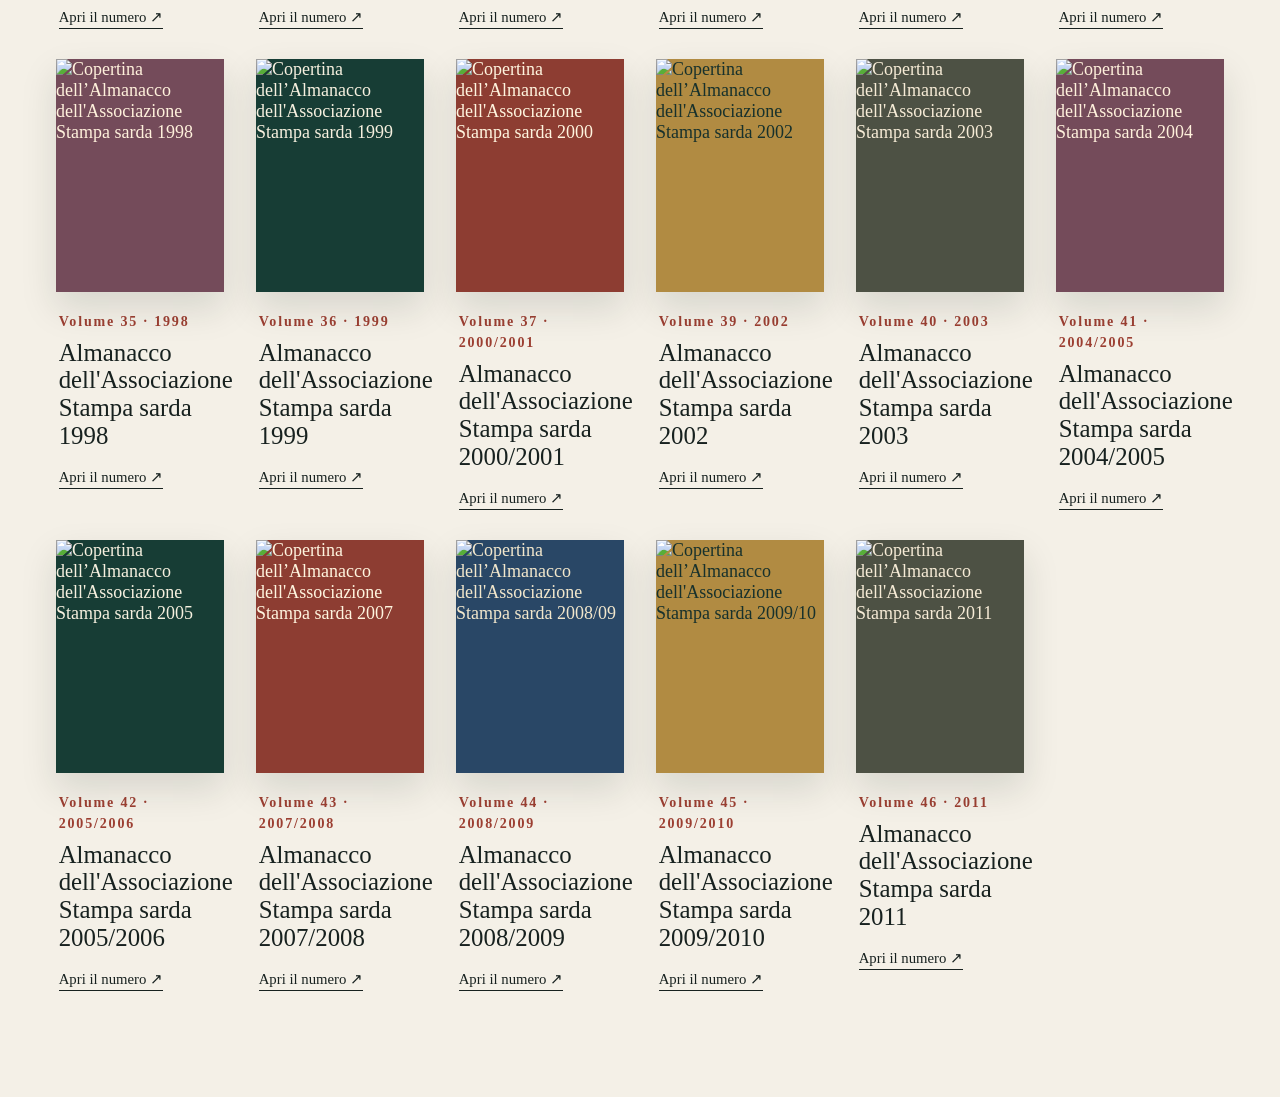
==== commit 98e01f84: "Add files via upload" ====
--- a/index.html
+++ b/index.html
@@ -8,10 +8,10 @@
   <title>Archivio Almanacco della Sardegna</title>
   <meta name="description" content="Sfoglia l’archivio digitale dell’Almanacco della Sardegna per decennio e consulta gli indici dei volumi.">
   <!-- Aggiornare il valore dopo ?v= quando si modifica il CSS, per evitare la cache. -->
-  <link rel="stylesheet" href="assets/styles.css?v=20260928-1">
-  <script src="assets/config.js?v=20260927-1" defer></script>
-  <script src="assets/app.js?v=20260927-1" defer></script>
-  <script type="module" src="assets/pdf-reader.js?v=20260927-1"></script>
+  <link rel="stylesheet" href="assets/styles.css?v=20260930-2">
+  <script src="assets/config.js?v=20260930-2" defer></script>
+  <script src="assets/app.js?v=20260930-2" defer></script>
+  <script type="module" src="assets/pdf-reader.js?v=20260930-2"></script>
 </head>
 <body>
   <a class="skip-link" href="#catalogo">Vai al catalogo</a>
--- a/assets/styles.css
+++ b/assets/styles.css
@@ -19,179 +19,986 @@
      Lascia "transparent" per vedere lo sfondo del sito ospitante. */
   --gallery-bg: transparent;
 
-  /* Sfondo della scheda che si apre cliccando su una copertina.
-     È separato dallo sfondo generale per mantenere leggibili i contenuti. */
+  /* Sfondo della scheda che si apre cliccando su una copertina. */
   --paper: #f4f0e7;
   --paper-2: #e9e1d2;
 
-  /* Barra filtri: usare transparent per integrarla nello sfondo WordPress.
-     Per una barra opaca, provare per esempio rgba(244, 240, 231, .95). */
+  /* Barra filtri. */
   --controls-bg: transparent;
 
-  /* Bordi e ombre. Impostare --line: transparent per eliminare anche
-     eventuali altri separatori sottili dell'interfaccia. */
+  /* Bordi e ombre. */
   --line: rgba(23, 33, 31, .16);
   --shadow: 0 24px 64px rgba(20, 34, 30, .16);
 
   /* Famiglie tipografiche */
-  --font-titoli: Georgia, "Times New Roman", serif;
-  --font-testo: Arial, Helvetica, sans-serif;
-
-  /* Dimensioni generali. Cambiare 16px per ingrandire/ridurre tutto il testo. */
-  --dimensione-testo: 16px;
-
-  /* Larghezza massima del contenuto e arrotondamento del lettore PDF */
+  --font-titoli: "Palatino Linotype", Palatino, Georgia, serif;
+  --font-testo: "Palatino Linotype", Palatino, Georgia, serif;
+
+  /* Dimensioni generali */
+  --dimensione-testo: 18px;
+
+  /* Layout */
   --larghezza-contenuto: 1240px;
   --raggio-lettore: 16px;
 
-  /* Alias interni: non è necessario modificare queste due righe. */
+  /* Alias interni */
   --serif: var(--font-titoli);
   --sans: var(--font-testo);
 }
 
-* { box-sizing: border-box; }
-html { scroll-behavior: smooth; background: transparent; font-size: var(--dimensione-testo); }
+/* ========================================================================== 
+   BASE
+   ========================================================================== */
+* {
+  box-sizing: border-box;
+}
+
+html {
+  scroll-behavior: smooth;
+  background: transparent;
+  font-size: var(--dimensione-testo);
+}
+
 body {
   margin: 0;
   color: var(--ink);
-  /* Sfondo intenzionalmente trasparente: la galleria assume quello WordPress. */
   background: var(--gallery-bg);
   font-family: var(--sans);
   min-height: 100vh;
-}
-button, input { font: inherit; }
-button, a { -webkit-tap-highlight-color: transparent; }
-.skip-link { position: fixed; top: .75rem; left: .75rem; transform: translateY(-200%); z-index: 20; background: #fff; padding: .75rem 1rem; color: var(--ink); }
-.skip-link:focus { transform: translateY(0); }
-.sr-only { position: absolute; width: 1px; height: 1px; overflow: hidden; clip: rect(0,0,0,0); }
-
-.hero { max-width: var(--larghezza-contenuto); margin: 0 auto; padding: 5.5rem 2rem 3rem; position: relative; }
-.hero__eyebrow, .kicker { color: var(--red); text-transform: uppercase; letter-spacing: .19em; font-size: .76rem; font-weight: 600; }
-.hero h1 { font: 400 clamp(3.7rem, 10vw, 8.7rem)/.78 var(--serif); letter-spacing: -.045em; margin: 1.15rem 0 2rem; max-width: 900px; }
-.hero h1 span { color: var(--forest-2); font-style: italic; padding-left: clamp(1rem, 8vw, 7rem); }
-.hero p { max-width: 610px; margin-left: auto; font-size: clamp(1rem, 2vw, 1.25rem); line-height: 1.62; }
-/* Separatore decorativo sotto l'introduzione nascosto.
-   Per ripristinarlo, sostituire "display: none" con "display: flex". */
-.hero__rule { display: none; }
-
-/* Le linee sopra e sotto i filtri sono rimosse con border: 0. */
-.controls { position: sticky; top: 0; z-index: 8; display: flex; gap: 1rem; justify-content: space-between; align-items: center; padding: .85rem max(2rem, calc((100vw - var(--larghezza-contenuto))/2 + 2rem)); background: var(--controls-bg); border: 0; backdrop-filter: blur(18px); }
-.decades { display: flex; flex-wrap: wrap; gap: .4rem; }
-.decades button, .empty button { border: 0; border-radius: 999px; padding: .65rem 1rem; color: var(--ink); background: transparent; cursor: pointer; font-size: .86rem; }
-.decades button:hover, .decades button:focus-visible { background: var(--paper-2); }
-.decades button[aria-pressed="true"] { background: var(--forest); color: white; }
-.search { display: flex; align-items: center; gap: .6rem; min-width: min(34vw, 360px); border-bottom: 1px solid var(--ink); padding: .55rem 0; }
-.search svg { width: 18px; fill: none; stroke: currentColor; stroke-width: 1.8; }
-.search input { width: 100%; border: 0; outline: 0; background: transparent; color: var(--ink); }
-.data-source { flex: 0 0 auto; color: #68716e; font-size: .72rem; letter-spacing: .04em; }
-.data-source::before { content: ""; display: inline-block; width: 7px; height: 7px; margin-right: .45rem; border-radius: 50%; background: var(--gold); }
-.data-source.is-live::before { background: #37805f; box-shadow: 0 0 0 4px rgba(55,128,95,.12); }
-
-.catalog { max-width: var(--larghezza-contenuto); margin: 0 auto; padding: 3.5rem 2rem 6rem; }
-/* La linea sotto "Tutti i numeri" è rimossa con border: 0. */
-.catalog__meta { display: flex; justify-content: space-between; align-items: baseline; margin-bottom: 2rem; border: 0; padding-bottom: 1rem; }
-.catalog__meta h2 { font: 400 clamp(2rem, 4vw, 3.5rem)/1 var(--serif); margin: 0; }
-.catalog__meta p { color: #59625f; }
-.grid { display: grid; grid-template-columns: repeat(auto-fit, minmax(min(100%, 185px), 1fr)); gap: clamp(1rem, 2.5vw, 2.2rem); }
-.issue-card { min-width: 0; }
-.issue-card__button { width: 100%; border: 0; padding: 0; text-align: left; background: none; cursor: pointer; color: inherit; }
-.cover, .modal-cover { position: relative; overflow: hidden; background: var(--cover-bg); color: var(--cover-fg, #fff); box-shadow: 0 16px 34px rgba(26,36,32,.13); }
-.cover { aspect-ratio: 3 / 4.15; transition: transform .4s cubic-bezier(.2,.7,.2,1), box-shadow .4s; }
-.issue-card__button:hover .cover, .issue-card__button:focus-visible .cover { transform: translateY(-8px) rotate(-.7deg); box-shadow: 0 24px 42px rgba(26,36,32,.22); }
-.cover::before, .modal-cover::before { content: ""; position: absolute; inset: 0; opacity: .34; background: repeating-linear-gradient(115deg, transparent 0 22px, rgba(255,255,255,.08) 23px 24px); }
-.cover::after, .modal-cover::after { content: "A\A S"; white-space: pre; position: absolute; top: 9%; right: 9%; font: 400 1rem/1 var(--serif); text-align: center; border: 1px solid currentColor; padding: .65rem .7rem; }
-.cover img, .modal-cover img { position: absolute; inset: 0; width: 100%; height: 100%; object-fit: cover; }
-.cover.has-image::before, .cover.has-image::after, .modal-cover.has-image::before, .modal-cover.has-image::after, .cover.has-image .cover-copy, .modal-cover.has-image .cover-copy { display: none; }
-.cover-copy { position: absolute; inset: 0; display: flex; flex-direction: column; justify-content: flex-end; padding: 10%; z-index: 1; }
-.cover-copy small { text-transform: uppercase; letter-spacing: .16em; font-weight: 600; }
-.cover-copy strong { font: 400 clamp(2.5rem, 5vw, 4.5rem)/.9 var(--serif); margin-top: .6rem; }
-.cover-copy span { border-top: 1px solid currentColor; padding-top: .75rem; margin-top: .9rem; font-size: .72rem; }
-.issue-card__info { padding: 1rem .15rem 0; }
-.issue-card__year { color: var(--red); font-weight: 600; font-size: .78rem; letter-spacing: .13em; }
-.issue-card__title { font: 400 1.38rem/1.12 var(--serif); margin: .45rem 0 .9rem; min-height: 3.1rem; }
-.issue-card__action { font-size: .82rem; border-bottom: 1px solid currentColor; padding-bottom: .18rem; }
-.empty { text-align: center; padding: 5rem 1rem; }
-.empty button { background: var(--forest); color: #fff; }
-
-.volume-dialog { width: min(1100px, calc(100% - 2rem)); height: min(760px, calc(100vh - 3rem)); max-height: calc(100vh - 3rem); padding: 0; border: 0; background: transparent; overflow: hidden; }
-.volume-dialog::backdrop { background: rgba(15, 25, 22, .78); backdrop-filter: blur(8px); }
-.dialog-close { position: absolute; right: 12px; top: 12px; z-index: 5; width: 42px; height: 42px; border-radius: 50%; border: 0; color: var(--forest); background: #fff; box-shadow: 0 8px 24px rgba(0,0,0,.22); font-size: 1.7rem; line-height: 1; cursor: pointer; }
-.volume { display: grid; width: 100%; height: 100%; min-height: 0; perspective: 1700px; }
-.volume__front, .volume__back { grid-area: 1/1; min-width: 0; min-height: 0; backface-visibility: hidden; transition: transform .7s cubic-bezier(.2,.7,.2,1); box-shadow: var(--shadow); }
-.volume__front { display: grid; grid-template-columns: minmax(280px, .82fr) 1.18fr; background: var(--paper); transform: rotateY(0); }
-.volume__back { display: flex; flex-direction: column; background: var(--forest); color: #fff; transform: rotateY(180deg); padding: clamp(1.4rem, 4vw, 3.5rem); overflow: hidden; }
-.volume.is-flipped .volume__front { transform: rotateY(-180deg); }
-.volume.is-flipped .volume__back { transform: rotateY(0); }
-.modal-cover { min-height: 100%; }
-.front-copy { padding: clamp(2rem, 7vw, 6rem); align-self: center; }
-.front-copy h2, .back-head h2 { font: 400 clamp(2.4rem, 5vw, 5.2rem)/.9 var(--serif); letter-spacing: -.025em; margin: .8rem 0 1.5rem; }
-.front-copy > p:not(.kicker) { color: #5a625f; line-height: 1.6; }
-.flip-button { display: inline-flex; gap: 1.4rem; align-items: center; justify-content: space-between; border: 0; margin-top: 2rem; background: var(--forest); color: #fff; padding: .95rem 1.2rem; cursor: pointer; }
-.flip-button--light { margin: 0; flex: 0 0 auto; color: #fff; background: rgba(255,255,255,.11); }
-.back-head { display: flex; justify-content: space-between; gap: 2rem; align-items: start; border-bottom: 1px solid rgba(255,255,255,.22); }
-.back-head .kicker { color: #e8c374; }
-.back-head h2 { font-size: clamp(2rem, 4vw, 4rem); margin-bottom: 1.2rem; }
-.contents { flex: 1 1 0; min-height: 0; overflow-y: auto; overscroll-behavior: contain; padding: 1.1rem .7rem 1.1rem 0; scrollbar-color: var(--gold) transparent; }
-.content-row { display: grid; grid-template-columns: 3.2rem minmax(0,1fr) auto; gap: 1rem; padding: .85rem 0; border-bottom: 1px solid rgba(255,255,255,.13); align-items: start; }
-.content-row__n { color: #e8c374; font: 400 1.2rem var(--serif); }
-.content-row strong { display: block; font-weight: 500; }
-.content-row small { display: block; color: rgba(255,255,255,.64); margin-top: .25rem; }
-.content-row__pages { color: rgba(255,255,255,.72); font-size: .78rem; white-space: nowrap; }
-.pdf-panel { display: flex; justify-content: space-between; gap: 1.2rem; align-items: center; border-top: 1px solid rgba(255,255,255,.22); padding-top: 1.2rem; }
-.pdf-panel strong, .pdf-panel span { display: block; }
-.pdf-panel span { color: rgba(255,255,255,.62); font-size: .82rem; margin-top: .25rem; }
-.pdf-actions { display: flex; flex-wrap: wrap; justify-content: flex-end; gap: .65rem; }
-.pdf-button { background: #fff; color: var(--forest); padding: .9rem 1.1rem; text-decoration: none; white-space: nowrap; }
-.pdf-button--secondary { color: #fff; background: transparent; border: 1px solid rgba(255,255,255,.48); }
-.pdf-button[aria-disabled="true"] { opacity: .38; pointer-events: none; }
-.pdf-reader { width: min(1180px, 96vw); height: min(94vh, 980px); max-width: none; max-height: none; padding: 0; border: 0; border-radius: var(--raggio-lettore); color: #fff; background: #454b4f; box-shadow: 0 28px 80px rgba(0,0,0,.52); overflow: hidden; }
-.pdf-reader::backdrop { background: rgba(12,18,20,.88); backdrop-filter: blur(4px); }
-.pdf-reader__bar { min-height: 56px; padding: 0 12px 0 18px; display: flex; align-items: center; gap: 12px; border-bottom: 1px solid rgba(255,255,255,.08); background: #15191c; }
-.pdf-reader__title { margin-right: auto; overflow: hidden; text-overflow: ellipsis; white-space: nowrap; font-size: .92rem; }
-.pdf-reader__status { color: #e7edf0; white-space: nowrap; font-size: .82rem; }
-.pdf-reader__controls { display: flex; align-items: center; gap: 7px; }
-.pdf-reader__button { min-width: 35px; height: 35px; padding: 0 10px; border: 1px solid #667079; border-radius: 7px; color: #fff; background: #2c3439; cursor: pointer; }
-.pdf-reader__button:hover, .pdf-reader__button:focus-visible { background: #3d484f; border-color: #a4afb6; outline: none; }
-.pdf-reader__button:disabled { opacity: .38; cursor: default; }
-.pdf-reader__stage { height: calc(100% - 56px); padding: 28px; display: grid; place-items: start center; overflow: auto; background: #454b4f; }
-.pdf-reader__canvas { display: block; max-width: none; background: #fff; box-shadow: 0 8px 28px rgba(0,0,0,.5); }
-.pdf-reader__message { align-self: center; max-width: 560px; padding: 22px 26px; border-radius: 10px; color: #202124; background: #fff; text-align: center; line-height: 1.5; }
-.pdf-reader__message strong { display: block; margin-bottom: 7px; }
-.toast { position: fixed; left: 50%; bottom: 1.5rem; z-index: 30; transform: translate(-50%, 150%); transition: transform .3s; background: var(--ink); color: #fff; padding: .75rem 1rem; box-shadow: var(--shadow); }
-.toast.is-visible { transform: translate(-50%, 0); }
+  overflow-x: hidden;
+}
+
+button,
+input {
+  font: inherit;
+}
+
+button,
+a {
+  -webkit-tap-highlight-color: transparent;
+}
+
+button {
+  touch-action: manipulation;
+}
+
+img,
+canvas,
+iframe {
+  max-width: 100%;
+}
+
+.skip-link {
+  position: fixed;
+  top: .75rem;
+  left: .75rem;
+  z-index: 20;
+  transform: translateY(-200%);
+  background: #fff;
+  color: var(--ink);
+  padding: .75rem 1rem;
+}
+
+.skip-link:focus {
+  transform: translateY(0);
+}
+
+.sr-only {
+  position: absolute;
+  width: 1px;
+  height: 1px;
+  overflow: hidden;
+  clip: rect(0, 0, 0, 0);
+  white-space: nowrap;
+}
+
+/* ========================================================================== 
+   INTRODUZIONE
+   ========================================================================== */
+.hero {
+  width: 100%;
+  max-width: var(--larghezza-contenuto);
+  margin: 0 auto;
+  padding: 5.5rem 2rem 3rem;
+  position: relative;
+}
+
+.hero__eyebrow,
+.kicker {
+  color: var(--red);
+  text-transform: uppercase;
+  letter-spacing: .19em;
+  font-size: .76rem;
+  font-weight: 600;
+}
+
+.hero h1 {
+  font: 400 clamp(3.7rem, 10vw, 8.7rem)/.78 var(--serif);
+  letter-spacing: -.045em;
+  margin: 1.15rem 0 2rem;
+  max-width: 900px;
+}
+
+.hero h1 span {
+  color: var(--forest-2);
+  font-style: italic;
+  padding-left: clamp(1rem, 8vw, 7rem);
+}
+
+.hero p {
+  max-width: 610px;
+  margin-left: auto;
+  font-size: clamp(1rem, 2vw, 1.25rem);
+  line-height: 1.62;
+}
+
+.hero__rule {
+  display: none;
+}
+
+/* ========================================================================== 
+   FILTRI E RICERCA
+   ========================================================================== */
+.controls {
+  position: sticky;
+  top: 0;
+  z-index: 8;
+  display: flex;
+  gap: 1rem;
+  justify-content: space-between;
+  align-items: center;
+  width: 100%;
+  padding: .85rem max(2rem, calc((100vw - var(--larghezza-contenuto)) / 2 + 2rem));
+  background: var(--controls-bg);
+  border: 0;
+  backdrop-filter: blur(18px);
+}
+
+.decades {
+  display: flex;
+  flex-wrap: wrap;
+  gap: .4rem;
+}
+
+.decades button,
+.empty button {
+  border: 0;
+  border-radius: 999px;
+  padding: .65rem 1rem;
+  color: var(--ink);
+  background: transparent;
+  cursor: pointer;
+  font-size: .86rem;
+}
+
+.decades button:hover,
+.decades button:focus-visible {
+  background: var(--paper-2);
+  outline: none;
+}
+
+.decades button[aria-pressed="true"] {
+  background: var(--forest);
+  color: #fff;
+}
+
+.search {
+  display: flex;
+  align-items: center;
+  gap: .6rem;
+  min-width: min(34vw, 360px);
+  border-bottom: 1px solid var(--ink);
+  padding: .55rem 0;
+}
+
+.search svg {
+  width: 18px;
+  fill: none;
+  stroke: currentColor;
+  stroke-width: 1.8;
+}
+
+.search input {
+  width: 100%;
+  border: 0;
+  outline: 0;
+  background: transparent;
+  color: var(--ink);
+}
+
+.data-source {
+  flex: 0 0 auto;
+  color: #68716e;
+  font-size: .72rem;
+  letter-spacing: .04em;
+}
+
+.data-source::before {
+  content: "";
+  display: inline-block;
+  width: 7px;
+  height: 7px;
+  margin-right: .45rem;
+  border-radius: 50%;
+  background: var(--gold);
+}
+
+.data-source.is-live::before {
+  background: #37805f;
+  box-shadow: 0 0 0 4px rgba(55, 128, 95, .12);
+}
+
+/* ========================================================================== 
+   GALLERIA DEI NUMERI
+   ========================================================================== */
+.catalog {
+  width: 100%;
+  max-width: var(--larghezza-contenuto);
+  margin: 0 auto;
+  padding: 3.5rem 2rem 6rem;
+  background: var(--gallery-bg);
+  overflow: visible;
+}
+
+.catalog__meta {
+  display: flex;
+  justify-content: space-between;
+  align-items: baseline;
+  gap: 1.5rem;
+  margin-bottom: 2rem;
+  border: 0;
+  padding-bottom: 1rem;
+}
+
+.catalog__meta h2 {
+  font: 400 clamp(2rem, 4vw, 3.5rem)/1 var(--serif);
+  margin: 0;
+}
+
+.catalog__meta p {
+  color: #59625f;
+  margin: 0;
+}
+
+.grid {
+  display: grid;
+  grid-template-columns: repeat(auto-fill, minmax(160px, 1fr));
+  gap: clamp(1rem, 2.5vw, 2.2rem);
+  width: 100%;
+  max-width: 100%;
+  height: auto;
+  max-height: none;
+  overflow: visible;
+}
+
+.issue-card {
+  min-width: 0;
+  width: 100%;
+}
+
+.issue-card__button {
+  display: block;
+  width: 100%;
+  border: 0;
+  padding: 0;
+  text-align: left;
+  background: none;
+  cursor: pointer;
+  color: inherit;
+}
+
+.cover,
+.modal-cover {
+  position: relative;
+  overflow: hidden;
+  background: var(--cover-bg, var(--forest));
+  color: var(--cover-fg, #fff);
+  box-shadow: 0 16px 34px rgba(26, 36, 32, .13);
+}
+
+.cover {
+  aspect-ratio: 3 / 4.15;
+  width: 100%;
+  transition: transform .4s cubic-bezier(.2, .7, .2, 1), box-shadow .4s;
+}
+
+.issue-card__button:hover .cover,
+.issue-card__button:focus-visible .cover {
+  transform: translateY(-8px) rotate(-.7deg);
+  box-shadow: 0 24px 42px rgba(26, 36, 32, .22);
+}
+
+.issue-card__button:focus-visible {
+  outline: 2px solid var(--gold);
+  outline-offset: 6px;
+}
+
+.cover::before,
+.modal-cover::before {
+  content: "";
+  position: absolute;
+  inset: 0;
+  opacity: .34;
+  background: repeating-linear-gradient(115deg, transparent 0 22px, rgba(255, 255, 255, .08) 23px 24px);
+}
+
+.cover::after,
+.modal-cover::after {
+  content: "A\A S";
+  white-space: pre;
+  position: absolute;
+  top: 9%;
+  right: 9%;
+  font: 400 1rem/1 var(--serif);
+  text-align: center;
+  border: 1px solid currentColor;
+  padding: .65rem .7rem;
+}
+
+.cover img,
+.modal-cover img {
+  position: absolute;
+  inset: 0;
+  width: 100%;
+  height: 100%;
+  object-fit: cover;
+}
+
+.cover.has-image::before,
+.cover.has-image::after,
+.modal-cover.has-image::before,
+.modal-cover.has-image::after,
+.cover.has-image .cover-copy,
+.modal-cover.has-image .cover-copy {
+  display: none;
+}
+
+.cover-copy {
+  position: absolute;
+  inset: 0;
+  z-index: 1;
+  display: flex;
+  flex-direction: column;
+  justify-content: flex-end;
+  padding: 10%;
+}
+
+.cover-copy small {
+  text-transform: uppercase;
+  letter-spacing: .16em;
+  font-weight: 600;
+}
+
+.cover-copy strong {
+  font: 400 clamp(2.5rem, 5vw, 4.5rem)/.9 var(--serif);
+  margin-top: .6rem;
+}
+
+.cover-copy span {
+  border-top: 1px solid currentColor;
+  padding-top: .75rem;
+  margin-top: .9rem;
+  font-size: .72rem;
+}
+
+.issue-card__info {
+  padding: 1rem .15rem 0;
+}
+
+.issue-card__year {
+  color: var(--red);
+  font-weight: 600;
+  font-size: .78rem;
+  letter-spacing: .13em;
+}
+
+.issue-card__title {
+  font: 400 1.38rem/1.12 var(--serif);
+  margin: .45rem 0 .9rem;
+  min-height: 3.1rem;
+}
+
+.issue-card__action {
+  font-size: .82rem;
+  border-bottom: 1px solid currentColor;
+  padding-bottom: .18rem;
+}
+
+.empty {
+  text-align: center;
+  padding: 5rem 1rem;
+}
+
+.empty button {
+  background: var(--forest);
+  color: #fff;
+}
+
+/* ========================================================================== 
+   SCHEDA DEL NUMERO
+   ========================================================================== */
+.volume-dialog {
+  width: min(1180px, calc(100vw - 2rem));
+  height: min(820px, calc(100dvh - 2rem));
+  max-width: calc(100vw - 2rem);
+  max-height: calc(100dvh - 2rem);
+  padding: 0;
+  border: 0;
+  background: transparent;
+  overflow: hidden;
+}
+
+.volume-dialog::backdrop {
+  background: rgba(15, 25, 22, .78);
+  backdrop-filter: blur(8px);
+}
+
+.dialog-close {
+  position: absolute;
+  right: 12px;
+  top: 12px;
+  z-index: 5;
+  width: 42px;
+  height: 42px;
+  border-radius: 50%;
+  border: 0;
+  color: var(--forest);
+  background: #fff;
+  box-shadow: 0 8px 24px rgba(0, 0, 0, .22);
+  font-size: 1.7rem;
+  line-height: 1;
+  cursor: pointer;
+}
+
+.volume {
+  display: grid;
+  width: 100%;
+  height: 100%;
+  min-width: 0;
+  min-height: 0;
+  perspective: 1700px;
+}
+
+.volume__front,
+.volume__back {
+  grid-area: 1 / 1;
+  min-width: 0;
+  min-height: 0;
+  backface-visibility: hidden;
+  transition: transform .7s cubic-bezier(.2, .7, .2, 1);
+  box-shadow: var(--shadow);
+}
+
+.volume__front {
+  display: grid;
+  grid-template-columns: minmax(260px, .82fr) minmax(0, 1.18fr);
+  background: var(--paper);
+  transform: rotateY(0);
+  overflow: hidden;
+}
+
+.volume__back {
+  display: flex;
+  flex-direction: column;
+  background: var(--forest);
+  color: #fff;
+  transform: rotateY(180deg);
+  padding: clamp(1.4rem, 4vw, 3.5rem);
+  overflow: hidden;
+}
+
+.volume.is-flipped .volume__front {
+  transform: rotateY(-180deg);
+}
+
+.volume.is-flipped .volume__back {
+  transform: rotateY(0);
+}
+
+.modal-cover {
+  min-height: 100%;
+}
+
+.front-copy {
+  padding: clamp(2rem, 7vw, 6rem);
+  align-self: center;
+  min-width: 0;
+}
+
+.front-copy h2,
+.back-head h2 {
+  font: 400 clamp(2.4rem, 5vw, 5.2rem)/.9 var(--serif);
+  letter-spacing: -.025em;
+  margin: .8rem 0 1.5rem;
+}
+
+.front-copy > p:not(.kicker) {
+  color: #5a625f;
+  line-height: 1.6;
+}
+
+.flip-button {
+  display: inline-flex;
+  gap: 1.4rem;
+  align-items: center;
+  justify-content: space-between;
+  border: 0;
+  margin-top: 2rem;
+  background: var(--forest);
+  color: #fff;
+  padding: .95rem 1.2rem;
+  cursor: pointer;
+}
+
+.flip-button--light {
+  margin: 0;
+  flex: 0 0 auto;
+  color: #fff;
+  background: rgba(255, 255, 255, .11);
+}
+
+.back-head {
+  display: flex;
+  justify-content: space-between;
+  gap: 2rem;
+  align-items: start;
+  border-bottom: 1px solid rgba(255, 255, 255, .22);
+}
+
+.back-head .kicker {
+  color: #e8c374;
+}
+
+.back-head h2 {
+  font-size: clamp(2rem, 4vw, 4rem);
+  margin-bottom: 1.2rem;
+}
+
+.contents {
+  flex: 1 1 0;
+  min-height: 0;
+  overflow-y: auto;
+  overscroll-behavior: contain;
+  padding: 1.1rem .7rem 1.1rem 0;
+  scrollbar-color: var(--gold) transparent;
+}
+
+.content-row {
+  display: grid;
+  grid-template-columns: 3.2rem minmax(0, 1fr) auto;
+  gap: 1rem;
+  padding: .85rem 0;
+  border-bottom: 1px solid rgba(255, 255, 255, .13);
+  align-items: start;
+}
+
+.content-row__n {
+  color: #e8c374;
+  font: 400 1.2rem var(--serif);
+}
+
+.content-row strong {
+  display: block;
+  font-weight: 500;
+}
+
+.content-row small {
+  display: block;
+  color: rgba(255, 255, 255, .64);
+  margin-top: .25rem;
+}
+
+.content-row__pages {
+  color: rgba(255, 255, 255, .72);
+  font-size: .78rem;
+  white-space: nowrap;
+}
+
+.pdf-panel {
+  display: flex;
+  justify-content: space-between;
+  gap: 1.2rem;
+  align-items: center;
+  border-top: 1px solid rgba(255, 255, 255, .22);
+  padding-top: 1.2rem;
+}
+
+.pdf-panel strong,
+.pdf-panel span {
+  display: block;
+}
+
+.pdf-panel span {
+  color: rgba(255, 255, 255, .62);
+  font-size: .82rem;
+  margin-top: .25rem;
+}
+
+.pdf-actions {
+  display: flex;
+  flex-wrap: wrap;
+  justify-content: flex-end;
+  gap: .65rem;
+}
+
+.pdf-button {
+  display: inline-flex;
+  align-items: center;
+  justify-content: center;
+  background: #fff;
+  color: var(--forest);
+  padding: .9rem 1.1rem;
+  text-decoration: none;
+  white-space: nowrap;
+}
+
+.pdf-button--secondary {
+  color: #fff;
+  background: transparent;
+  border: 1px solid rgba(255, 255, 255, .48);
+}
+
+.pdf-button[aria-disabled="true"] {
+  opacity: .38;
+  pointer-events: none;
+}
+
+/* ========================================================================== 
+   LETTORE PDF
+   Correzione principale: il lettore occupa davvero la finestra disponibile,
+   non resta compresso in una colonna stretta.
+   ========================================================================== */
+.pdf-reader {
+  width: min(1280px, calc(100vw - 24px));
+  height: min(960px, calc(100dvh - 24px));
+  max-width: calc(100vw - 24px);
+  max-height: calc(100dvh - 24px);
+  padding: 0;
+  border: 0;
+  border-radius: var(--raggio-lettore);
+  color: #fff;
+  background: #454b4f;
+  box-shadow: 0 28px 80px rgba(0, 0, 0, .52);
+  overflow: hidden;
+}
+
+.pdf-reader::backdrop {
+  background: rgba(12, 18, 20, .88);
+  backdrop-filter: blur(4px);
+}
+
+.pdf-reader:-webkit-full-screen,
+.pdf-reader:fullscreen {
+  width: 100vw;
+  height: 100vh;
+  max-width: 100vw;
+  max-height: 100vh;
+  border-radius: 0;
+}
+
+.pdf-reader__bar {
+  min-height: 56px;
+  padding: 0 12px 0 18px;
+  display: flex;
+  align-items: center;
+  gap: 12px;
+  border-bottom: 1px solid rgba(255, 255, 255, .08);
+  background: #15191c;
+}
+
+.pdf-reader__title {
+  margin-right: auto;
+  overflow: hidden;
+  text-overflow: ellipsis;
+  white-space: nowrap;
+  font-size: .92rem;
+}
+
+.pdf-reader__status {
+  color: #e7edf0;
+  white-space: nowrap;
+  font-size: .82rem;
+}
+
+.pdf-reader__controls {
+  display: flex;
+  align-items: center;
+  gap: 7px;
+}
+
+.pdf-reader__button {
+  min-width: 35px;
+  height: 35px;
+  padding: 0 10px;
+  border: 1px solid #667079;
+  border-radius: 7px;
+  color: #fff;
+  background: #2c3439;
+  cursor: pointer;
+}
+
+.pdf-reader__button:hover,
+.pdf-reader__button:focus-visible {
+  background: #3d484f;
+  border-color: #a4afb6;
+  outline: none;
+}
+
+.pdf-reader__button:disabled {
+  opacity: .38;
+  cursor: default;
+}
+
+.pdf-reader__stage {
+  height: calc(100% - 56px);
+  width: 100%;
+  padding: 24px;
+  display: grid;
+  place-items: start center;
+  overflow: auto;
+  background: #454b4f;
+  overscroll-behavior: contain;
+}
+
+.pdf-reader:fullscreen .pdf-reader__stage,
+.pdf-reader:-webkit-full-screen .pdf-reader__stage {
+  height: calc(100vh - 56px);
+}
+
+.pdf-reader__canvas {
+  display: block;
+  width: auto;
+  max-width: none;
+  height: auto;
+  background: #fff;
+  box-shadow: 0 8px 28px rgba(0, 0, 0, .5);
+}
+
+.pdf-reader__message {
+  align-self: center;
+  max-width: 560px;
+  padding: 22px 26px;
+  border-radius: 10px;
+  color: #202124;
+  background: #fff;
+  text-align: center;
+  line-height: 1.5;
+}
+
+.pdf-reader__message strong {
+  display: block;
+  margin-bottom: 7px;
+}
+
+/* ========================================================================== 
+   TOAST
+   ========================================================================== */
+.toast {
+  position: fixed;
+  left: 50%;
+  bottom: 1.5rem;
+  z-index: 30;
+  transform: translate(-50%, 150%);
+  transition: transform .3s;
+  background: var(--ink);
+  color: #fff;
+  padding: .75rem 1rem;
+  box-shadow: var(--shadow);
+}
+
+.toast.is-visible {
+  transform: translate(-50%, 0);
+}
+
+/* ========================================================================== 
+   RESPONSIVE
+   ========================================================================== */
+@media (max-width: 1100px) {
+  .grid {
+    grid-template-columns: repeat(auto-fill, minmax(150px, 1fr));
+  }
+}
 
 @media (max-width: 900px) {
-  .controls { align-items: stretch; flex-direction: column; }
-  .search { min-width: 100%; }
-  .data-source { align-self: flex-end; }
-  .volume__front { grid-template-columns: .9fr 1.1fr; }
-}
+  .controls {
+    align-items: stretch;
+    flex-direction: column;
+  }
+
+  .search {
+    min-width: 100%;
+  }
+
+  .data-source {
+    align-self: flex-end;
+  }
+
+  .volume__front {
+    grid-template-columns: .9fr 1.1fr;
+  }
+}
+
 @media (max-width: 650px) {
-  .hero { padding-top: 3.5rem; }
-  .hero h1 span { padding-left: 0; }
-  .issue-card__title { font-size: 1.12rem; }
-  .volume-dialog { width: calc(100% - 1rem); height: calc(100dvh - 1rem); max-height: calc(100dvh - 1rem); }
-  .volume { height: 100%; min-height: 0; }
-  .volume__front { grid-template-columns: 1fr; grid-template-rows: 46vh auto; overflow: auto; }
-  .modal-cover { min-height: 46vh; }
-  .front-copy { padding: 1.5rem; }
-  .front-copy h2 { font-size: 2.35rem; }
-  .volume__back { padding: 1.2rem; }
-  .back-head { align-items: center; }
-  .back-head h2 { font-size: 2rem; }
-  .flip-button--light { font-size: .78rem; padding: .7rem; }
-  .content-row { grid-template-columns: 2.2rem minmax(0,1fr); }
-  .content-row__pages { grid-column: 2; }
-  .pdf-panel { align-items: stretch; flex-direction: column; }
-  .pdf-actions { justify-content: stretch; }
-  .pdf-button { text-align: center; }
-  .pdf-reader { width: 100vw; height: 100dvh; border-radius: 0; }
-  .pdf-reader__bar { padding: 7px 8px; flex-wrap: wrap; }
-  .pdf-reader__title { width: 100%; order: -1; }
-  .pdf-reader__stage { height: calc(100% - 98px); padding: 14px; }
-  .pdf-reader__status { font-size: .72rem; }
-  .pdf-reader__button { padding: 0 8px; }
-}
+  html {
+    font-size: 16px;
+  }
+
+  .hero {
+    padding: 3.5rem 1rem 2rem;
+  }
+
+  .hero h1 span {
+    padding-left: 0;
+  }
+
+  .controls {
+    padding: .85rem 1rem;
+  }
+
+  .catalog {
+    padding: 2.25rem 1rem 4rem;
+  }
+
+  .catalog__meta {
+    flex-direction: column;
+    align-items: flex-start;
+    gap: .5rem;
+  }
+
+  .grid {
+    grid-template-columns: repeat(auto-fill, minmax(130px, 1fr));
+    gap: 1.2rem;
+  }
+
+  .issue-card__title {
+    font-size: 1.12rem;
+    min-height: 0;
+  }
+
+  .volume-dialog {
+    width: calc(100vw - 1rem);
+    height: calc(100dvh - 1rem);
+    max-width: calc(100vw - 1rem);
+    max-height: calc(100dvh - 1rem);
+  }
+
+  .volume {
+    height: 100%;
+    min-height: 0;
+  }
+
+  .volume__front {
+    grid-template-columns: 1fr;
+    grid-template-rows: minmax(260px, 46vh) auto;
+    overflow: auto;
+  }
+
+  .modal-cover {
+    min-height: 46vh;
+  }
+
+  .front-copy {
+    padding: 1.5rem;
+  }
+
+  .front-copy h2 {
+    font-size: 2.35rem;
+  }
+
+  .volume__back {
+    padding: 1.2rem;
+  }
+
+  .back-head {
+    align-items: center;
+    gap: 1rem;
+  }
+
+  .back-head h2 {
+    font-size: 2rem;
+  }
+
+  .flip-button--light {
+    font-size: .78rem;
+    padding: .7rem;
+  }
+
+  .content-row {
+    grid-template-columns: 2.2rem minmax(0, 1fr);
+  }
+
+  .content-row__pages {
+    grid-column: 2;
+  }
+
+  .pdf-panel {
+    align-items: stretch;
+    flex-direction: column;
+  }
+
+  .pdf-actions {
+    justify-content: stretch;
+  }
+
+  .pdf-button {
+    width: 100%;
+    text-align: center;
+  }
+
+  .pdf-reader {
+    width: 100vw;
+    height: 100dvh;
+    max-width: 100vw;
+    max-height: 100dvh;
+    border-radius: 0;
+  }
+
+  .pdf-reader__bar {
+    min-height: 98px;
+    padding: 7px 8px;
+    flex-wrap: wrap;
+    align-content: center;
+  }
+
+  .pdf-reader__title {
+    width: 100%;
+    order: -1;
+  }
+
+  .pdf-reader__stage {
+    height: calc(100dvh - 98px);
+    padding: 14px;
+  }
+
+  .pdf-reader__status {
+    font-size: .72rem;
+  }
+
+  .pdf-reader__button {
+    padding: 0 8px;
+  }
+}
+
+@media (max-width: 420px) {
+  .grid {
+    grid-template-columns: repeat(auto-fill, minmax(115px, 1fr));
+  }
+
+  .cover-copy strong {
+    font-size: 2.1rem;
+  }
+
+  .issue-card__year {
+    font-size: .7rem;
+  }
+}
+
 @media (prefers-reduced-motion: reduce) {
-  *, *::before, *::after { scroll-behavior: auto !important; transition-duration: .01ms !important; animation-duration: .01ms !important; }
-}
+  *,
+  *::before,
+  *::after {
+    scroll-behavior: auto !important;
+    transition-duration: .01ms !important;
+    animation-duration: .01ms !important;
+  }
+}
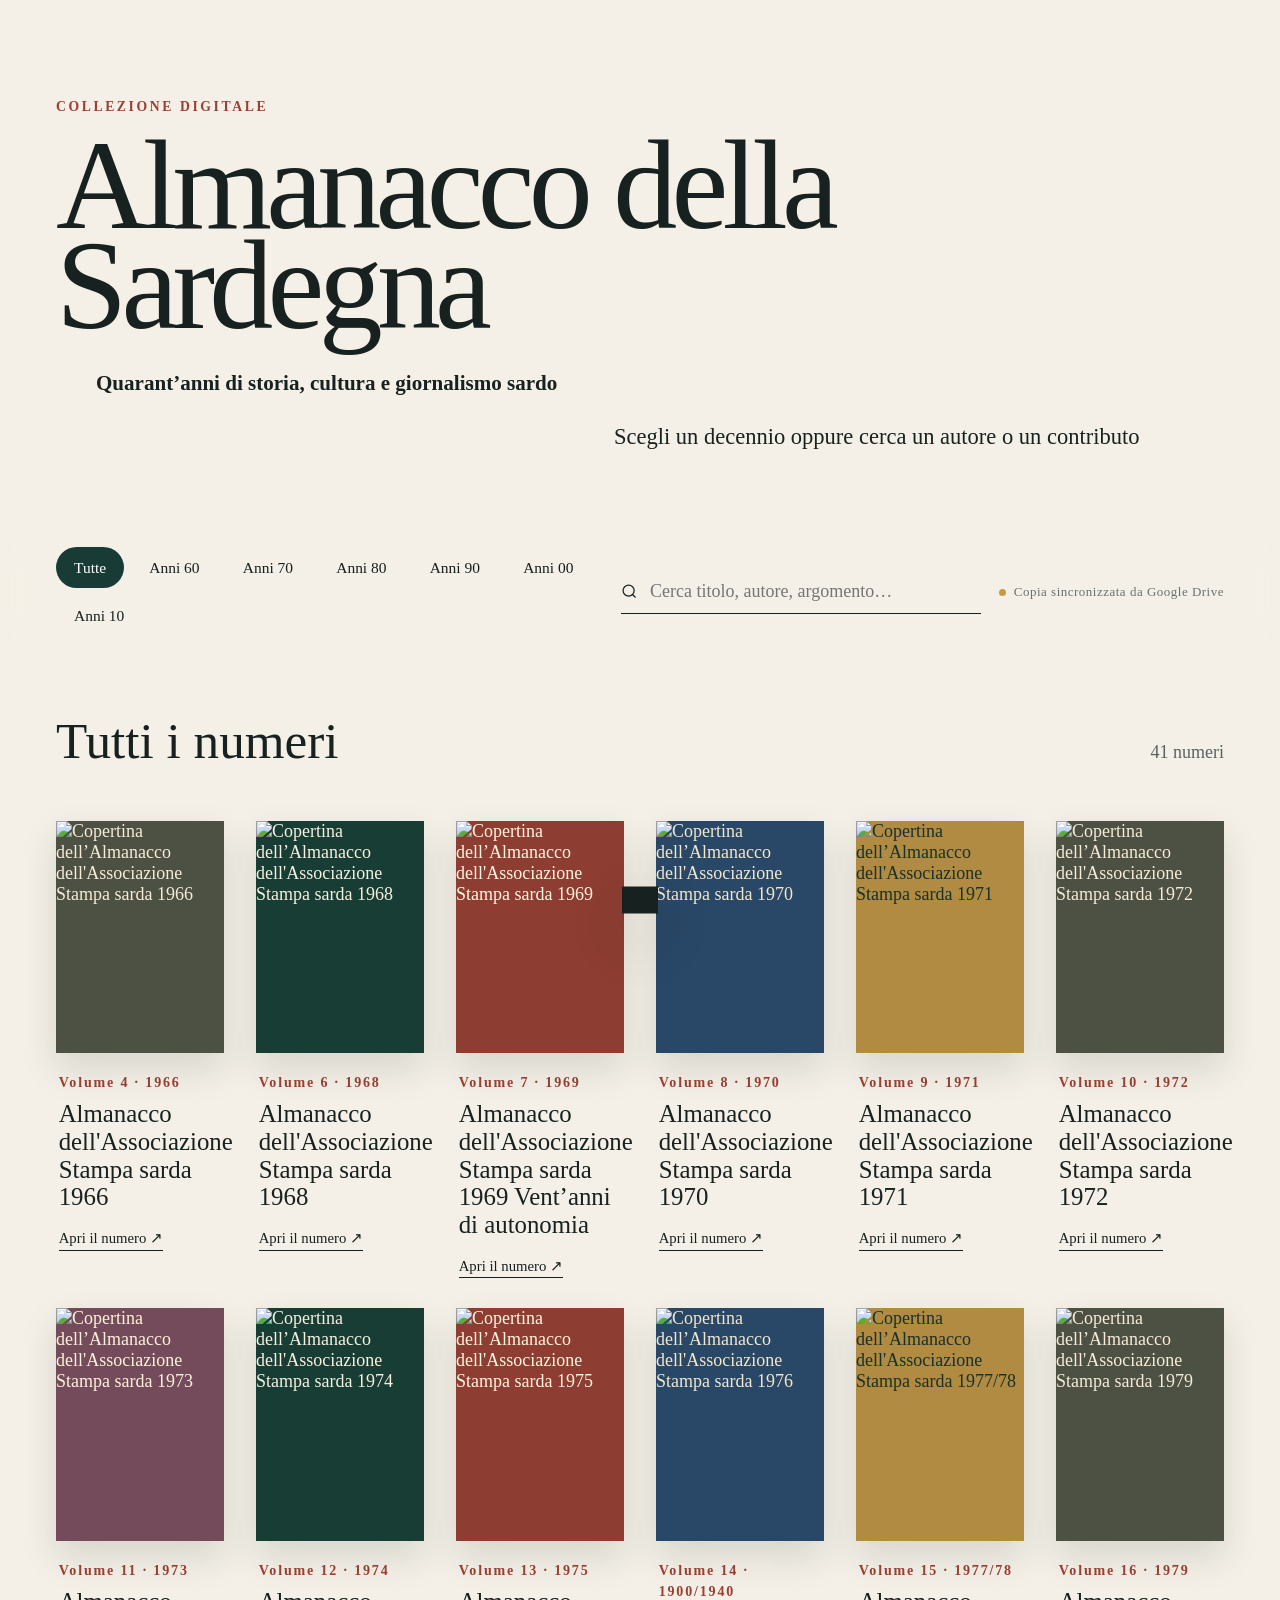
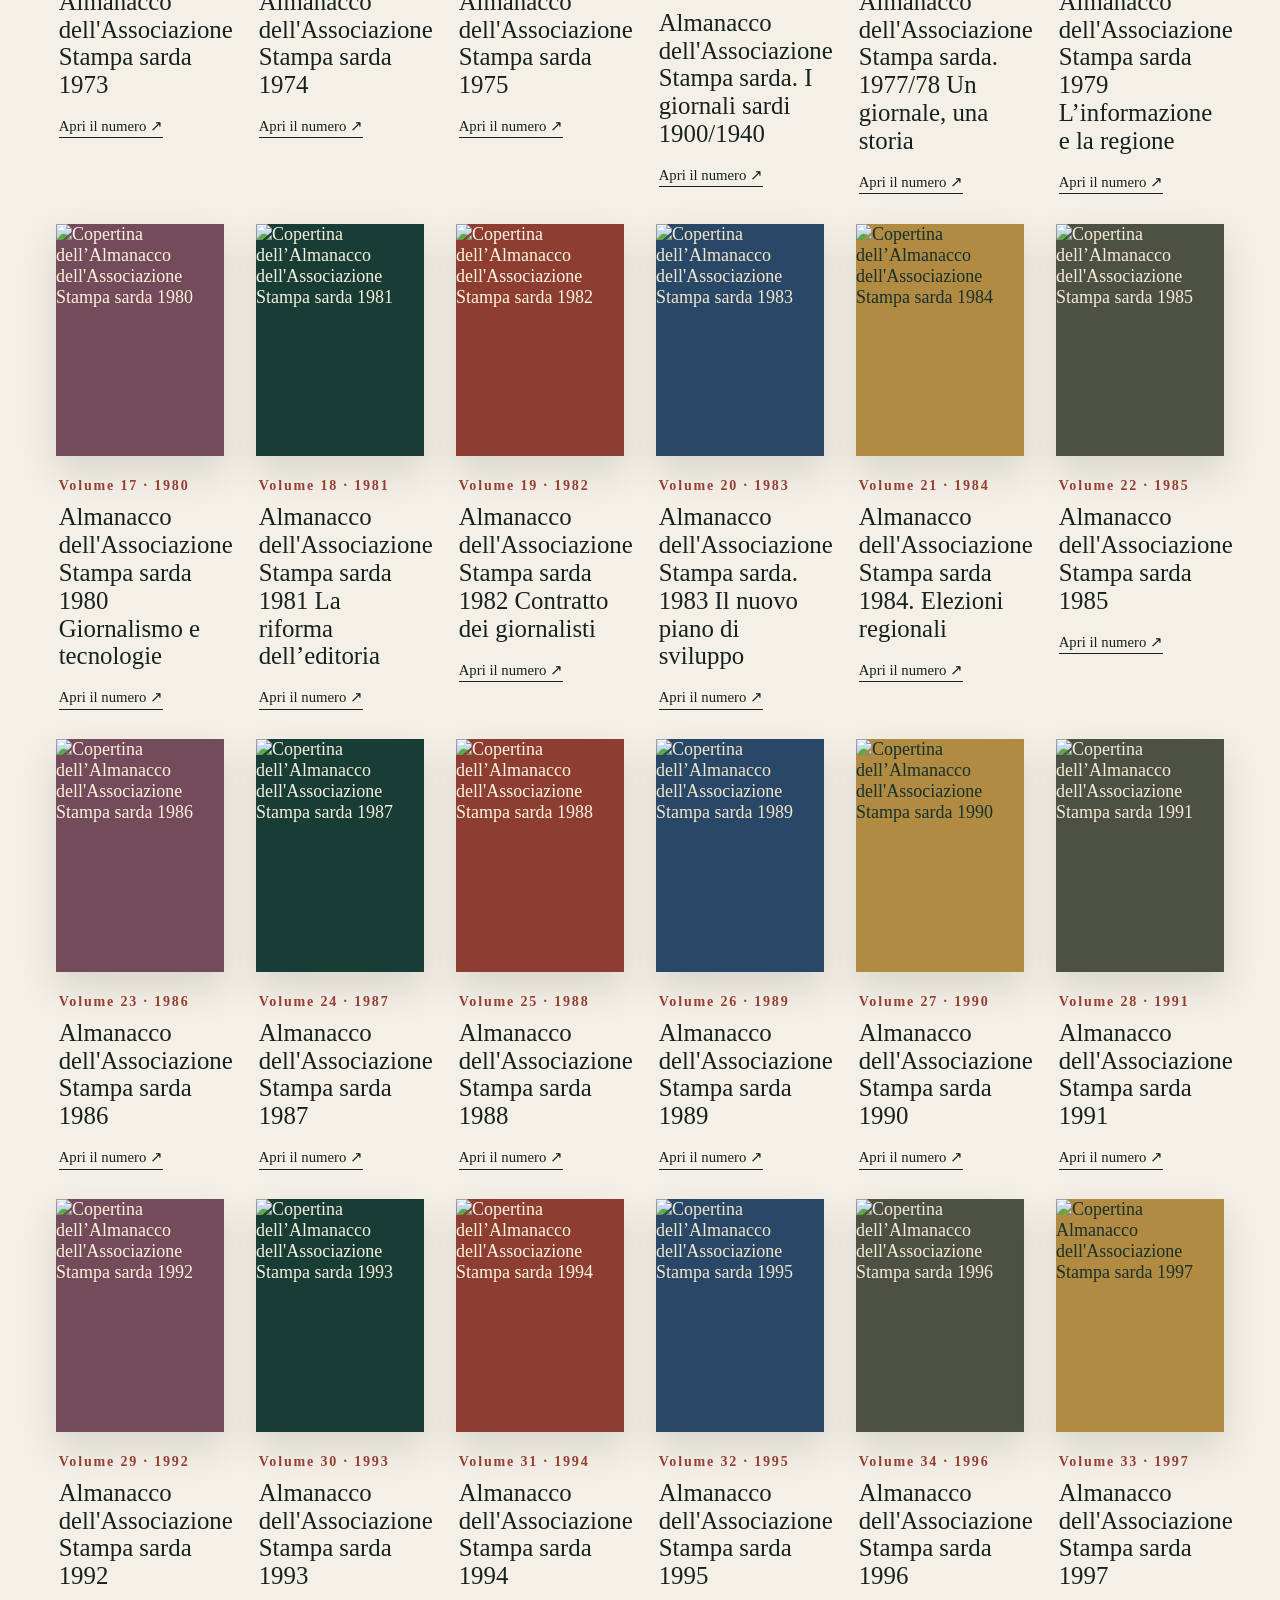
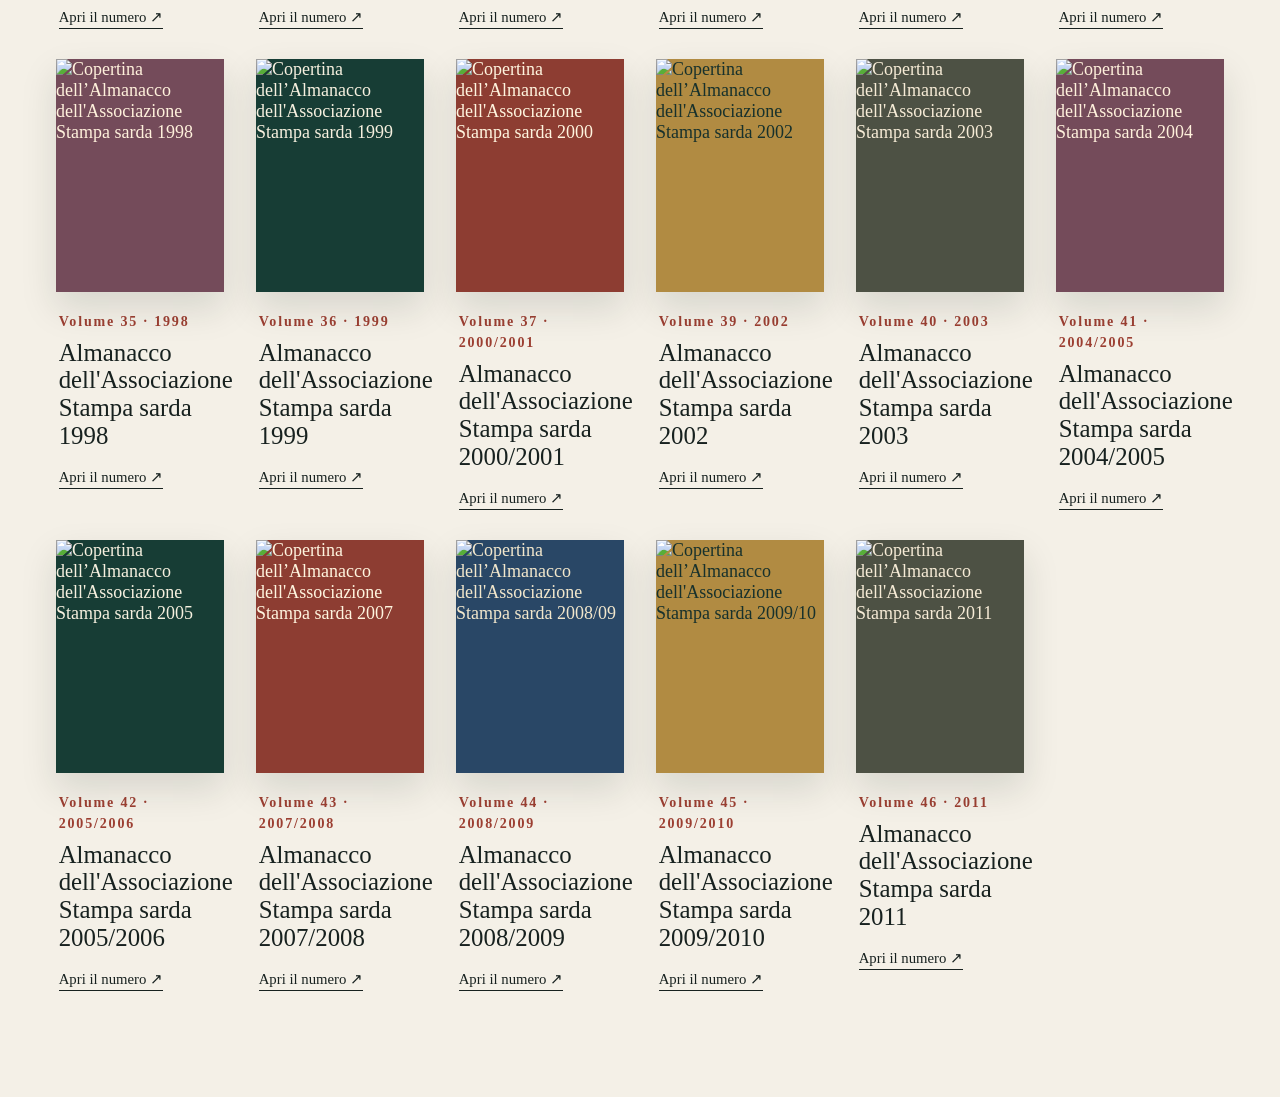
==== commit b5cfa9e8: "Update hero eyebrow text from 'Archivio' to 'Collezione'" ====
--- a/index.html
+++ b/index.html
@@ -17,7 +17,7 @@
   <a class="skip-link" href="#catalogo">Vai al catalogo</a>
   <main>
     <header class="hero">
-      <div class="hero__eyebrow">Archivio digitale</div>
+      <div class="hero__eyebrow">Collezione digitale</div>
       <h1>Almanacco della Sardegna</h1>
 <blockquote>
 <h3>Quarant&rsquo;anni di storia, cultura e giornalismo sardo</h3>
--- a/assets/styles.css
+++ b/assets/styles.css
@@ -1002,3 +1002,88 @@
     animation-duration: .01ms !important;
   }
 }
+
+/* ========================================================================== 
+   FIX WORDPRESS / IFRAME / FULLSCREEN PDF
+   Questo blocco deve restare in fondo al file: sovrascrive le regole precedenti
+   quando il lettore PDF viene aperto dentro l'iframe incorporato in WordPress.
+   ========================================================================== */
+
+html:has(.pdf-reader[open]),
+body:has(.pdf-reader[open]) {
+  overflow: hidden;
+}
+
+.pdf-reader[open] {
+  position: fixed !important;
+  inset: 12px !important;
+  width: auto !important;
+  height: auto !important;
+  max-width: none !important;
+  max-height: none !important;
+  margin: 0 !important;
+  padding: 0 !important;
+  z-index: 2147483647 !important;
+}
+
+.pdf-reader.is-expanded,
+.pdf-reader:fullscreen,
+.pdf-reader:-webkit-full-screen {
+  position: fixed !important;
+  inset: 0 !important;
+  width: 100vw !important;
+  height: 100dvh !important;
+  max-width: 100vw !important;
+  max-height: 100dvh !important;
+  margin: 0 !important;
+  border-radius: 0 !important;
+  z-index: 2147483647 !important;
+}
+
+.pdf-reader.is-expanded .pdf-reader__bar,
+.pdf-reader:fullscreen .pdf-reader__bar,
+.pdf-reader:-webkit-full-screen .pdf-reader__bar {
+  min-height: 56px !important;
+}
+
+.pdf-reader.is-expanded .pdf-reader__stage,
+.pdf-reader:fullscreen .pdf-reader__stage,
+.pdf-reader:-webkit-full-screen .pdf-reader__stage {
+  width: 100% !important;
+  height: calc(100dvh - 56px) !important;
+  max-height: calc(100dvh - 56px) !important;
+  overflow: auto !important;
+}
+
+.pdf-reader.is-expanded .pdf-reader__canvas,
+.pdf-reader:fullscreen .pdf-reader__canvas,
+.pdf-reader:-webkit-full-screen .pdf-reader__canvas {
+  max-width: none !important;
+}
+
+@media (max-width: 650px) {
+  .pdf-reader[open],
+  .pdf-reader.is-expanded,
+  .pdf-reader:fullscreen,
+  .pdf-reader:-webkit-full-screen {
+    inset: 0 !important;
+    width: 100vw !important;
+    height: 100dvh !important;
+    max-width: 100vw !important;
+    max-height: 100dvh !important;
+    border-radius: 0 !important;
+  }
+
+  .pdf-reader.is-expanded .pdf-reader__bar,
+  .pdf-reader:fullscreen .pdf-reader__bar,
+  .pdf-reader:-webkit-full-screen .pdf-reader__bar {
+    min-height: 98px !important;
+  }
+
+  .pdf-reader.is-expanded .pdf-reader__stage,
+  .pdf-reader:fullscreen .pdf-reader__stage,
+  .pdf-reader:-webkit-full-screen .pdf-reader__stage {
+    height: calc(100dvh - 98px) !important;
+    max-height: calc(100dvh - 98px) !important;
+  }
+}
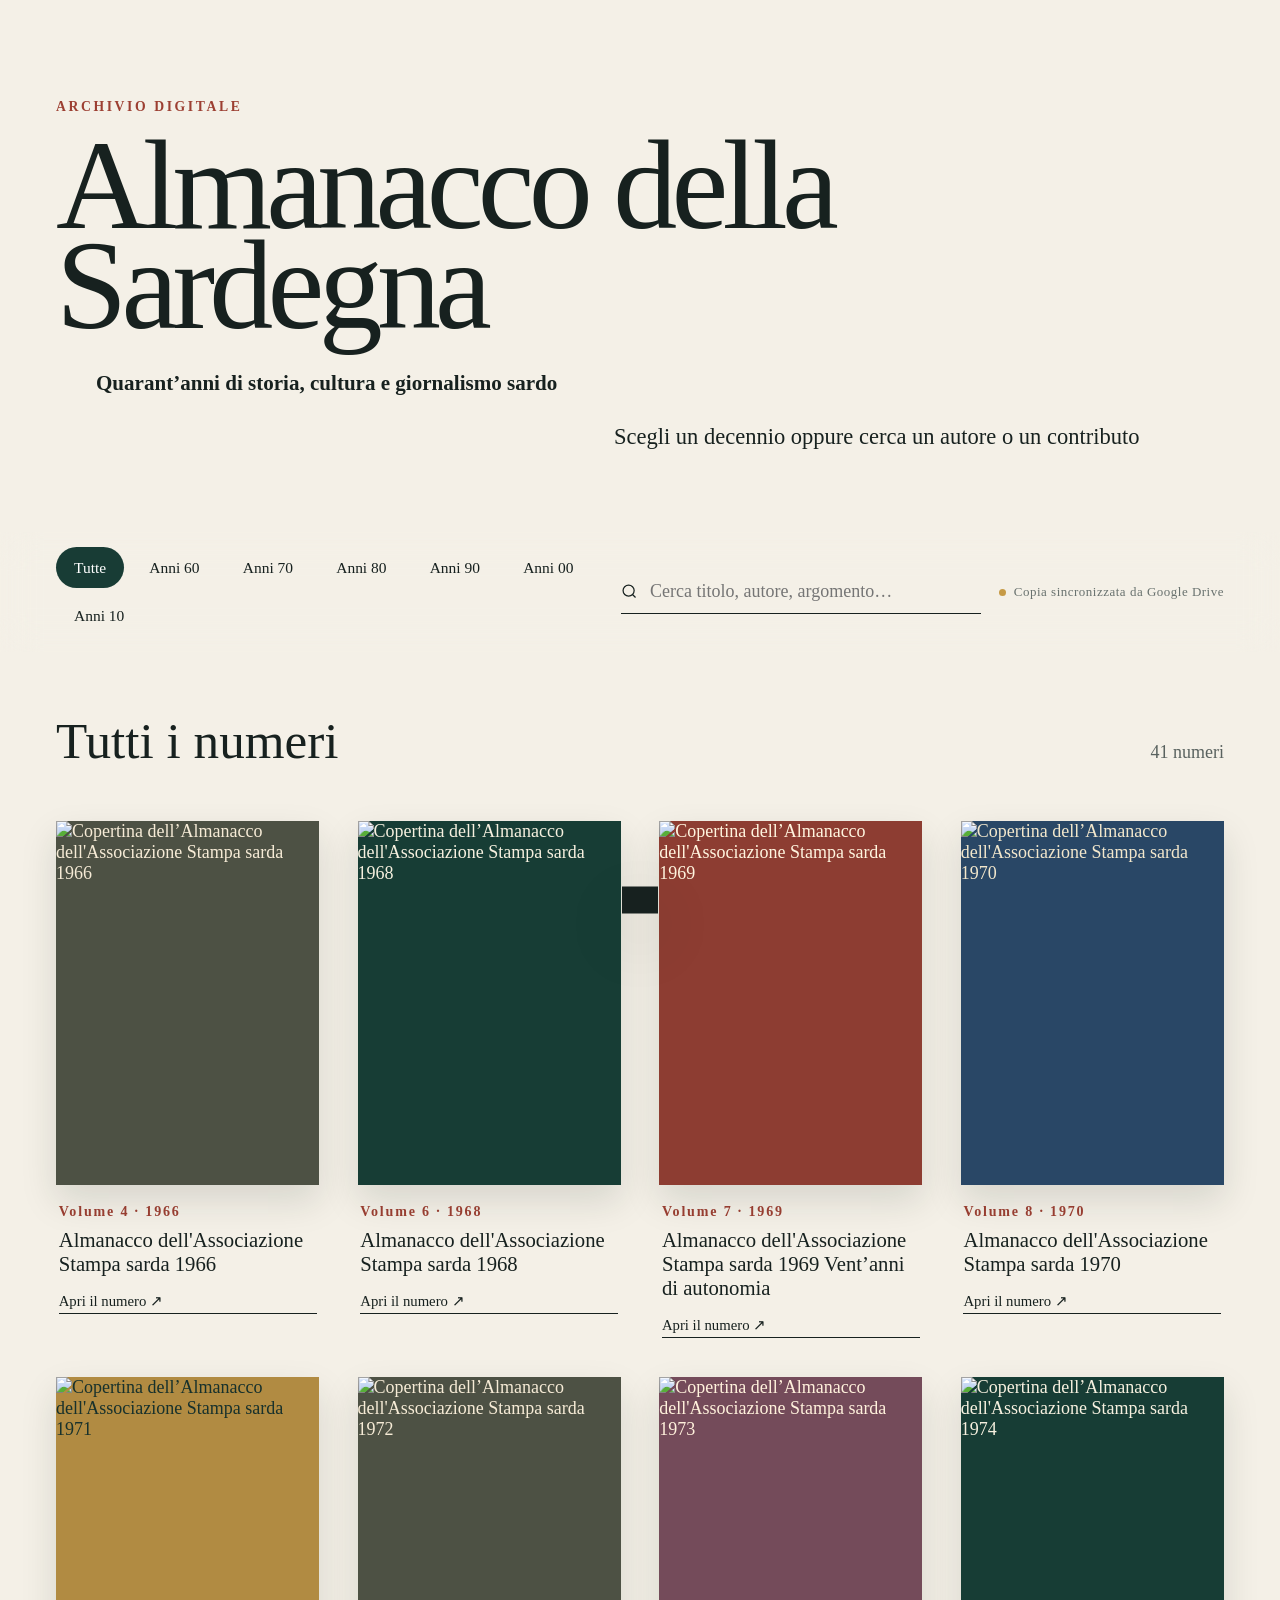
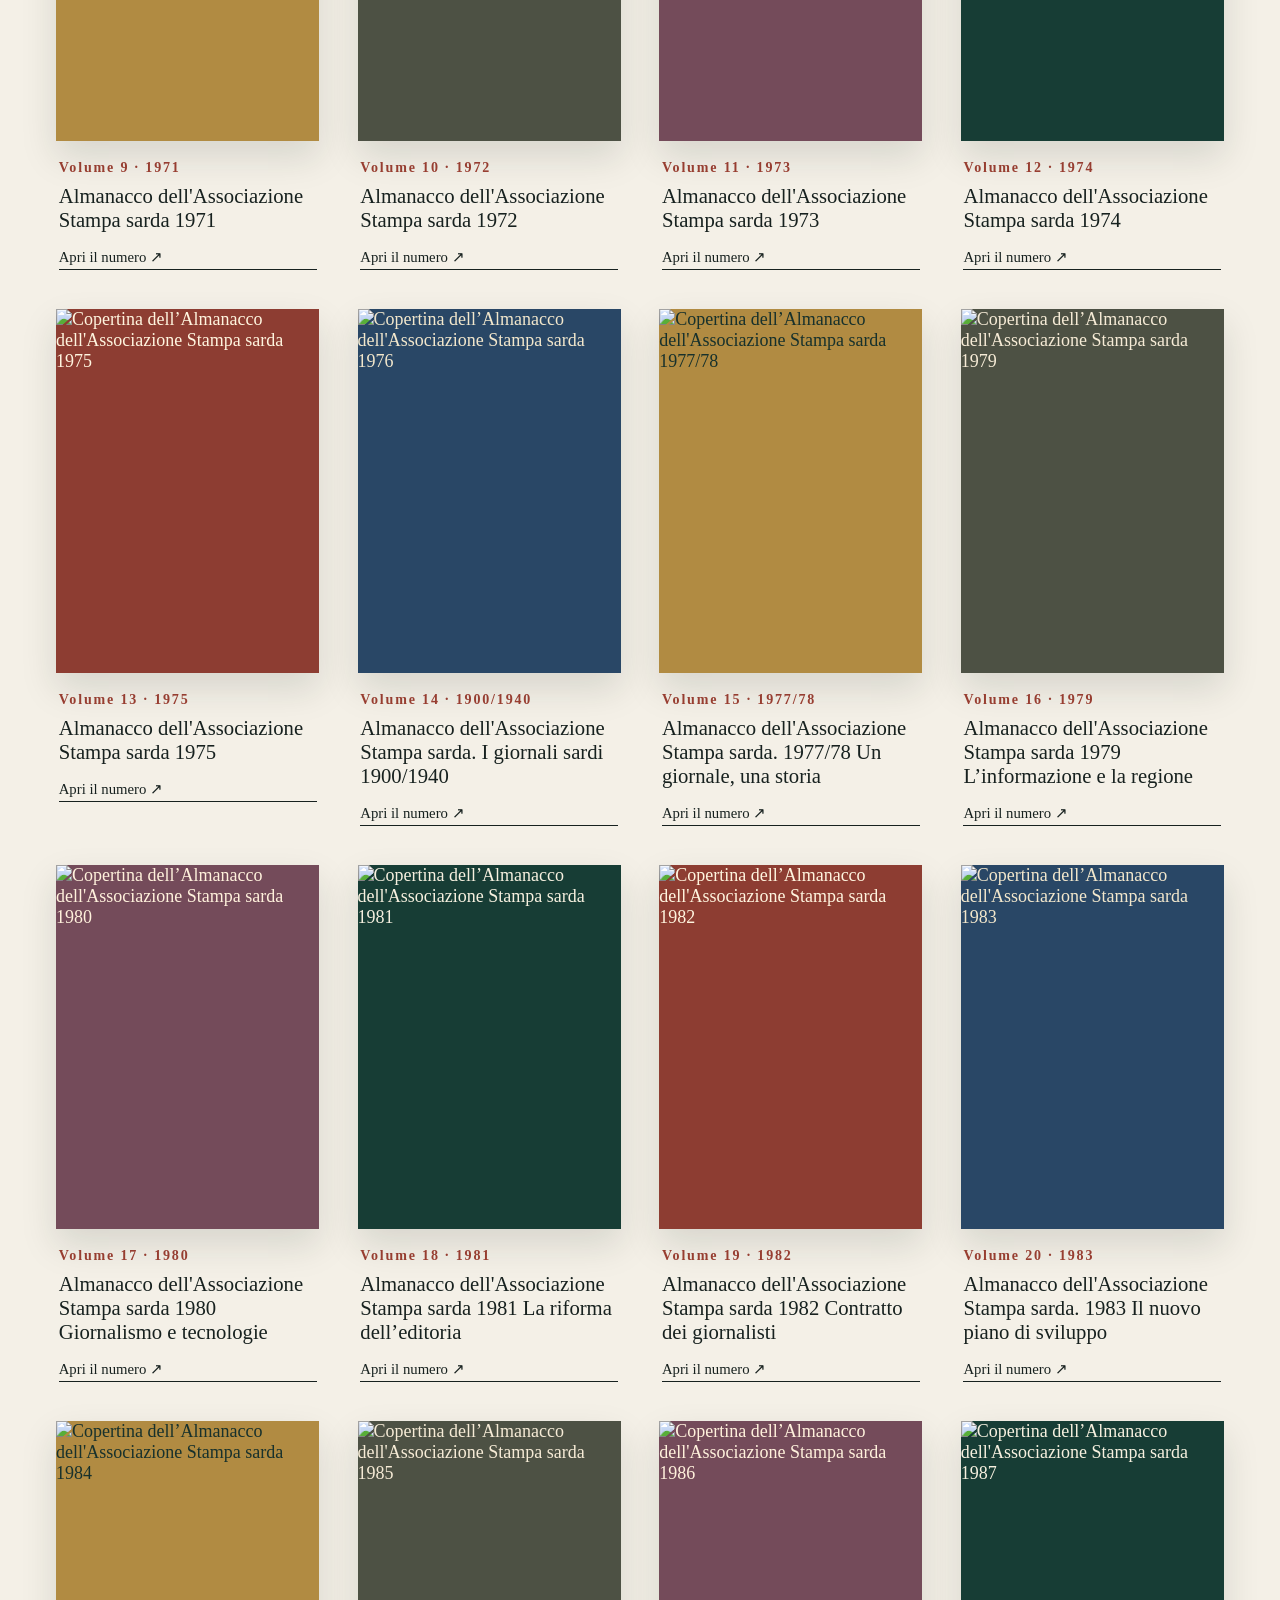
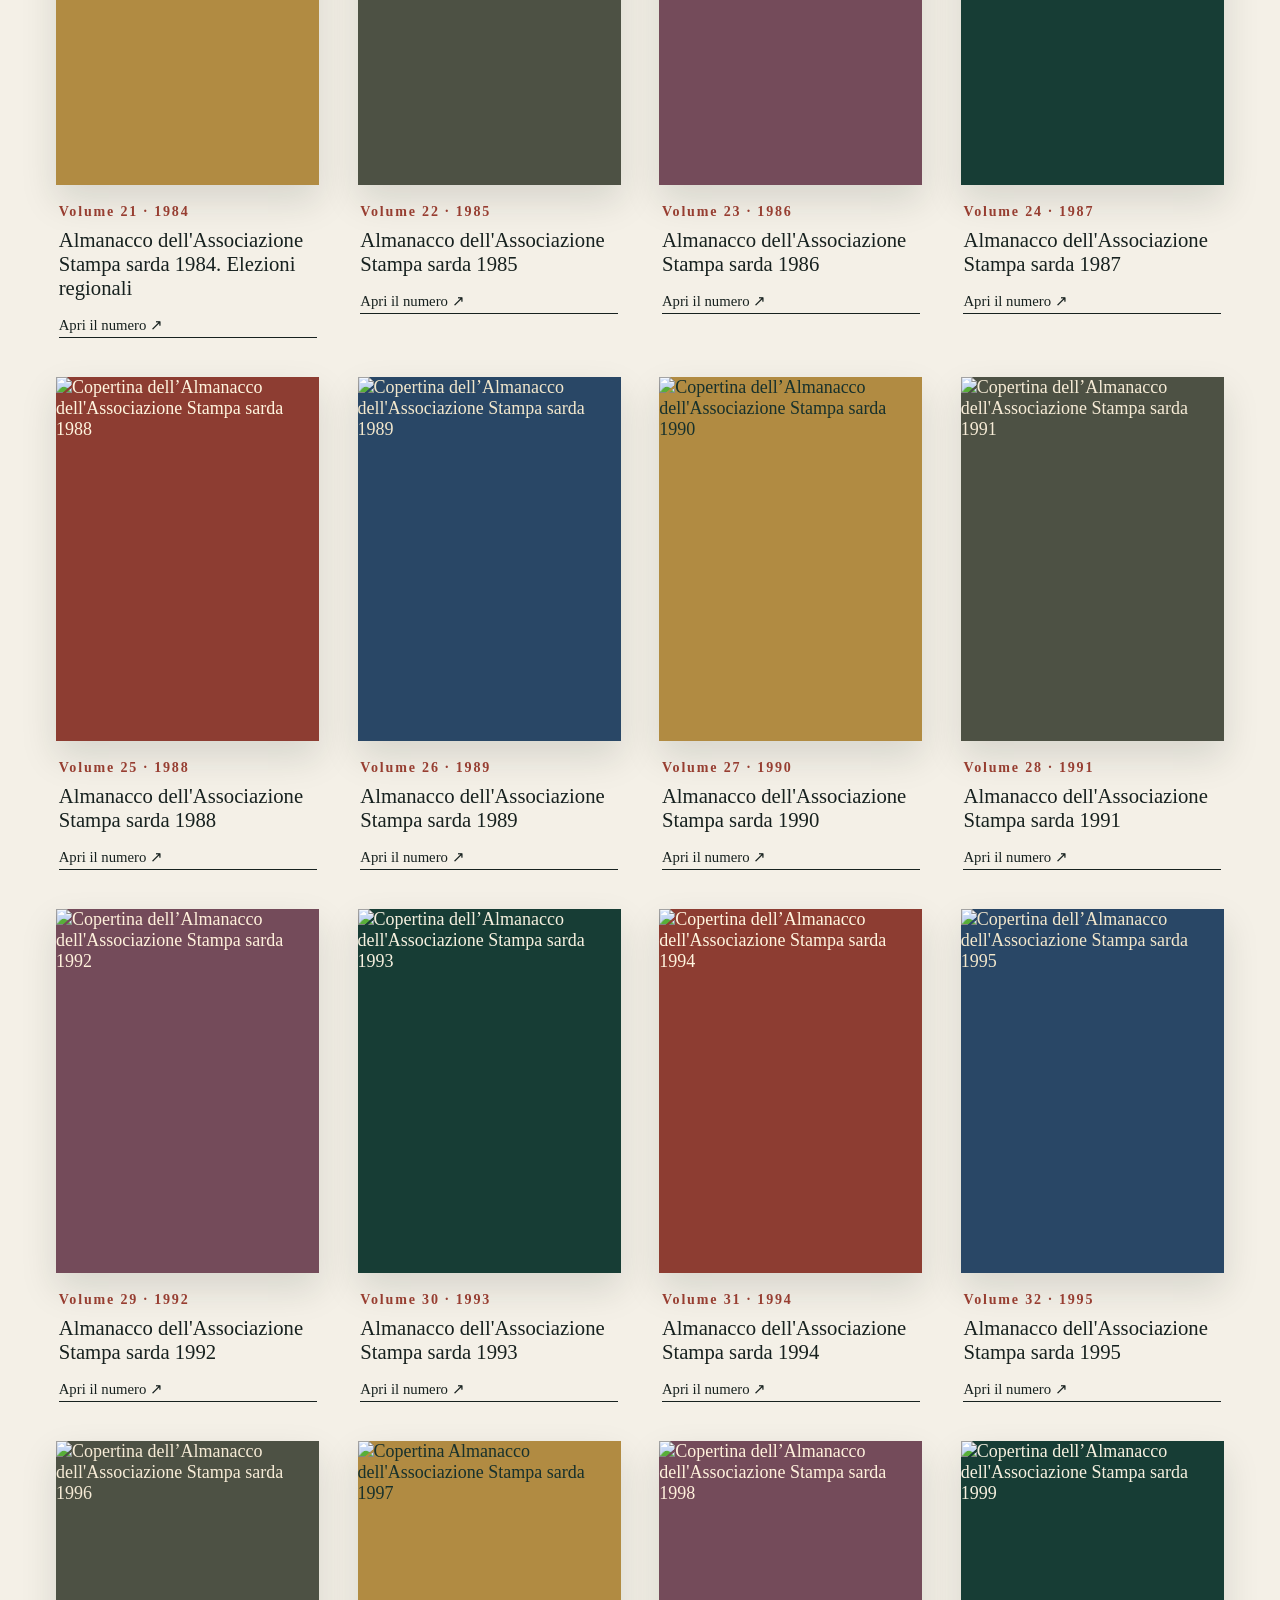
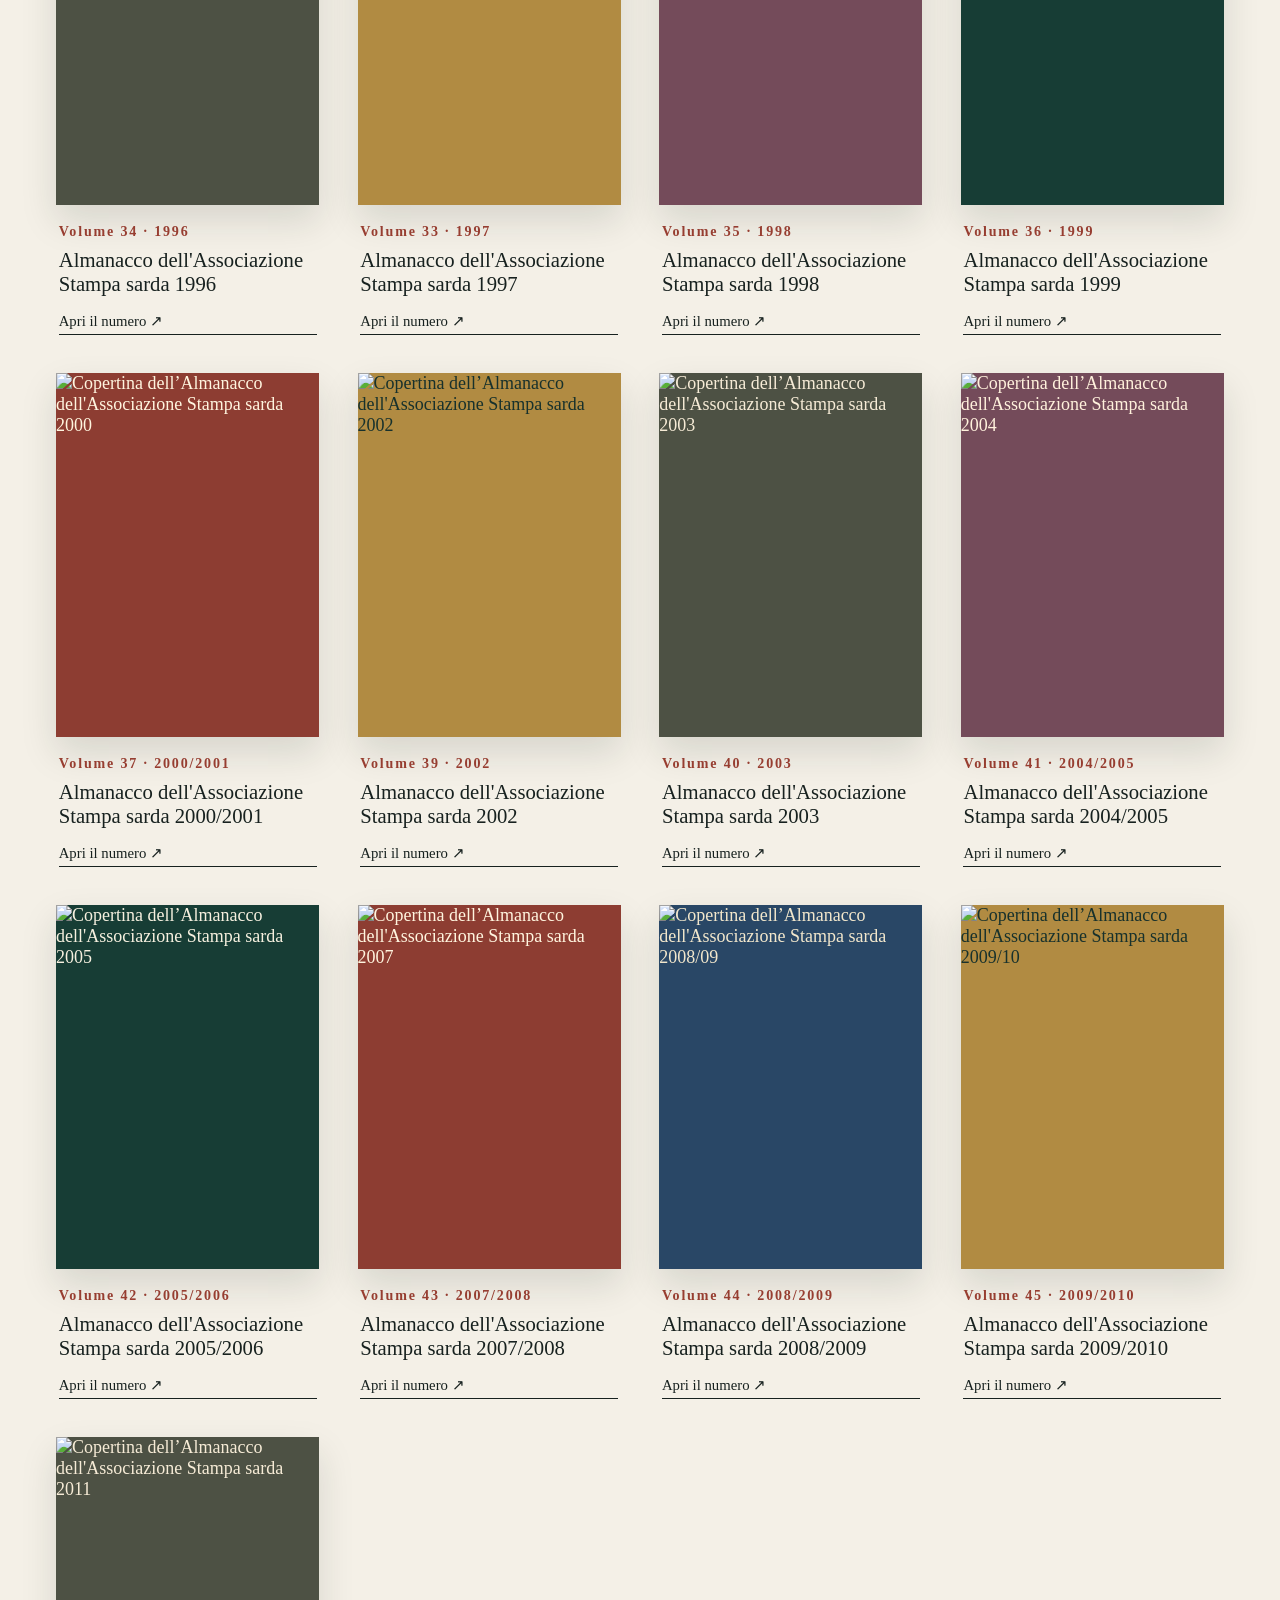
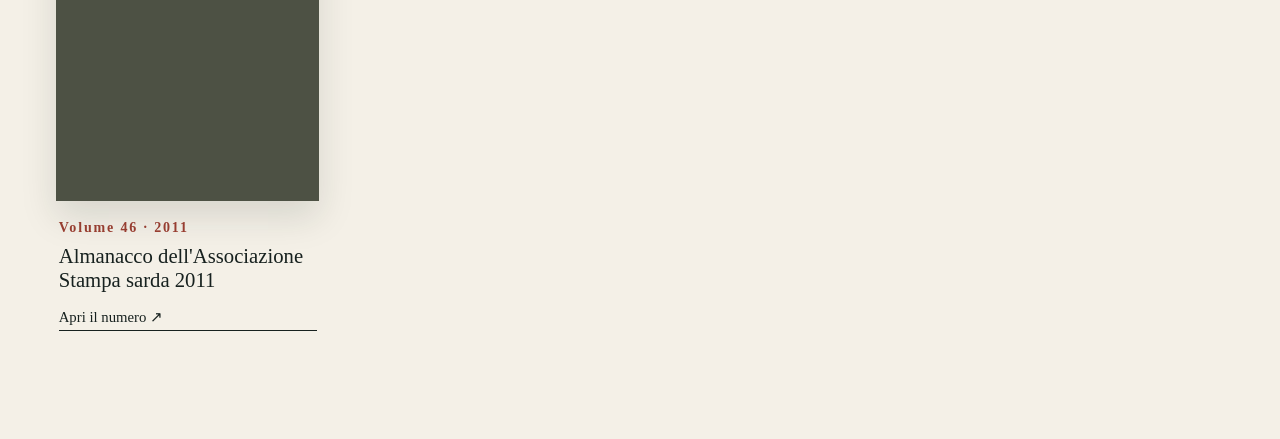
==== commit e7bbf306: "Add files via upload" ====
--- a/index.html
+++ b/index.html
@@ -8,16 +8,16 @@
   <title>Archivio Almanacco della Sardegna</title>
   <meta name="description" content="Sfoglia l’archivio digitale dell’Almanacco della Sardegna per decennio e consulta gli indici dei volumi.">
   <!-- Aggiornare il valore dopo ?v= quando si modifica il CSS, per evitare la cache. -->
-  <link rel="stylesheet" href="assets/styles.css?v=20260930-2">
-  <script src="assets/config.js?v=20260930-2" defer></script>
-  <script src="assets/app.js?v=20260930-2" defer></script>
-  <script type="module" src="assets/pdf-reader.js?v=20260930-2"></script>
+  <link rel="stylesheet" href="assets/styles.css?v=20260930-4">
+  <script src="assets/config.js?v=20260930-4" defer></script>
+  <script src="assets/app.js?v=20260930-4" defer></script>
+  <script type="module" src="assets/pdf-reader.js?v=20260930-4"></script>
 </head>
 <body>
   <a class="skip-link" href="#catalogo">Vai al catalogo</a>
   <main>
     <header class="hero">
-      <div class="hero__eyebrow">Collezione digitale</div>
+      <div class="hero__eyebrow">Archivio digitale</div>
       <h1>Almanacco della Sardegna</h1>
 <blockquote>
 <h3>Quarant&rsquo;anni di storia, cultura e giornalismo sardo</h3>
--- a/assets/styles.css
+++ b/assets/styles.css
@@ -250,6 +250,8 @@
 
 /* ========================================================================== 
    GALLERIA DEI NUMERI
+   Nota: le card usano una larghezza minima più ampia per evitare
+   sovrapposizioni nei titoli lunghi.
    ========================================================================== */
 .catalog {
   width: 100%;
@@ -282,8 +284,8 @@
 
 .grid {
   display: grid;
-  grid-template-columns: repeat(auto-fill, minmax(160px, 1fr));
-  gap: clamp(1rem, 2.5vw, 2.2rem);
+  grid-template-columns: repeat(auto-fill, minmax(220px, 1fr));
+  gap: clamp(1.8rem, 3vw, 3rem);
   width: 100%;
   max-width: 100%;
   height: auto;
@@ -403,6 +405,8 @@
 
 .issue-card__info {
   padding: 1rem .15rem 0;
+  min-width: 0;
+  max-width: 100%;
 }
 
 .issue-card__year {
@@ -413,15 +417,26 @@
 }
 
 .issue-card__title {
-  font: 400 1.38rem/1.12 var(--serif);
+  font: 400 clamp(1.15rem, 1.6vw, 1.38rem)/1.16 var(--serif);
   margin: .45rem 0 .9rem;
-  min-height: 3.1rem;
+  min-height: 0;
+  max-width: 100%;
+  overflow-wrap: anywhere;
+  word-break: normal;
+  hyphens: auto;
 }
 
 .issue-card__action {
   font-size: .82rem;
   border-bottom: 1px solid currentColor;
   padding-bottom: .18rem;
+}
+
+.issue-card__year,
+.issue-card__title,
+.issue-card__action {
+  display: block;
+  max-width: 100%;
 }
 
 .empty {
@@ -815,7 +830,7 @@
    ========================================================================== */
 @media (max-width: 1100px) {
   .grid {
-    grid-template-columns: repeat(auto-fill, minmax(150px, 1fr));
+    grid-template-columns: repeat(auto-fill, minmax(200px, 1fr));
   }
 }
 
@@ -866,12 +881,13 @@
   }
 
   .grid {
-    grid-template-columns: repeat(auto-fill, minmax(130px, 1fr));
-    gap: 1.2rem;
+    grid-template-columns: repeat(auto-fill, minmax(155px, 1fr));
+    gap: 1.35rem;
   }
 
   .issue-card__title {
     font-size: 1.12rem;
+    line-height: 1.18;
     min-height: 0;
   }
 
@@ -981,7 +997,7 @@
 
 @media (max-width: 420px) {
   .grid {
-    grid-template-columns: repeat(auto-fill, minmax(115px, 1fr));
+    grid-template-columns: repeat(auto-fill, minmax(145px, 1fr));
   }
 
   .cover-copy strong {
